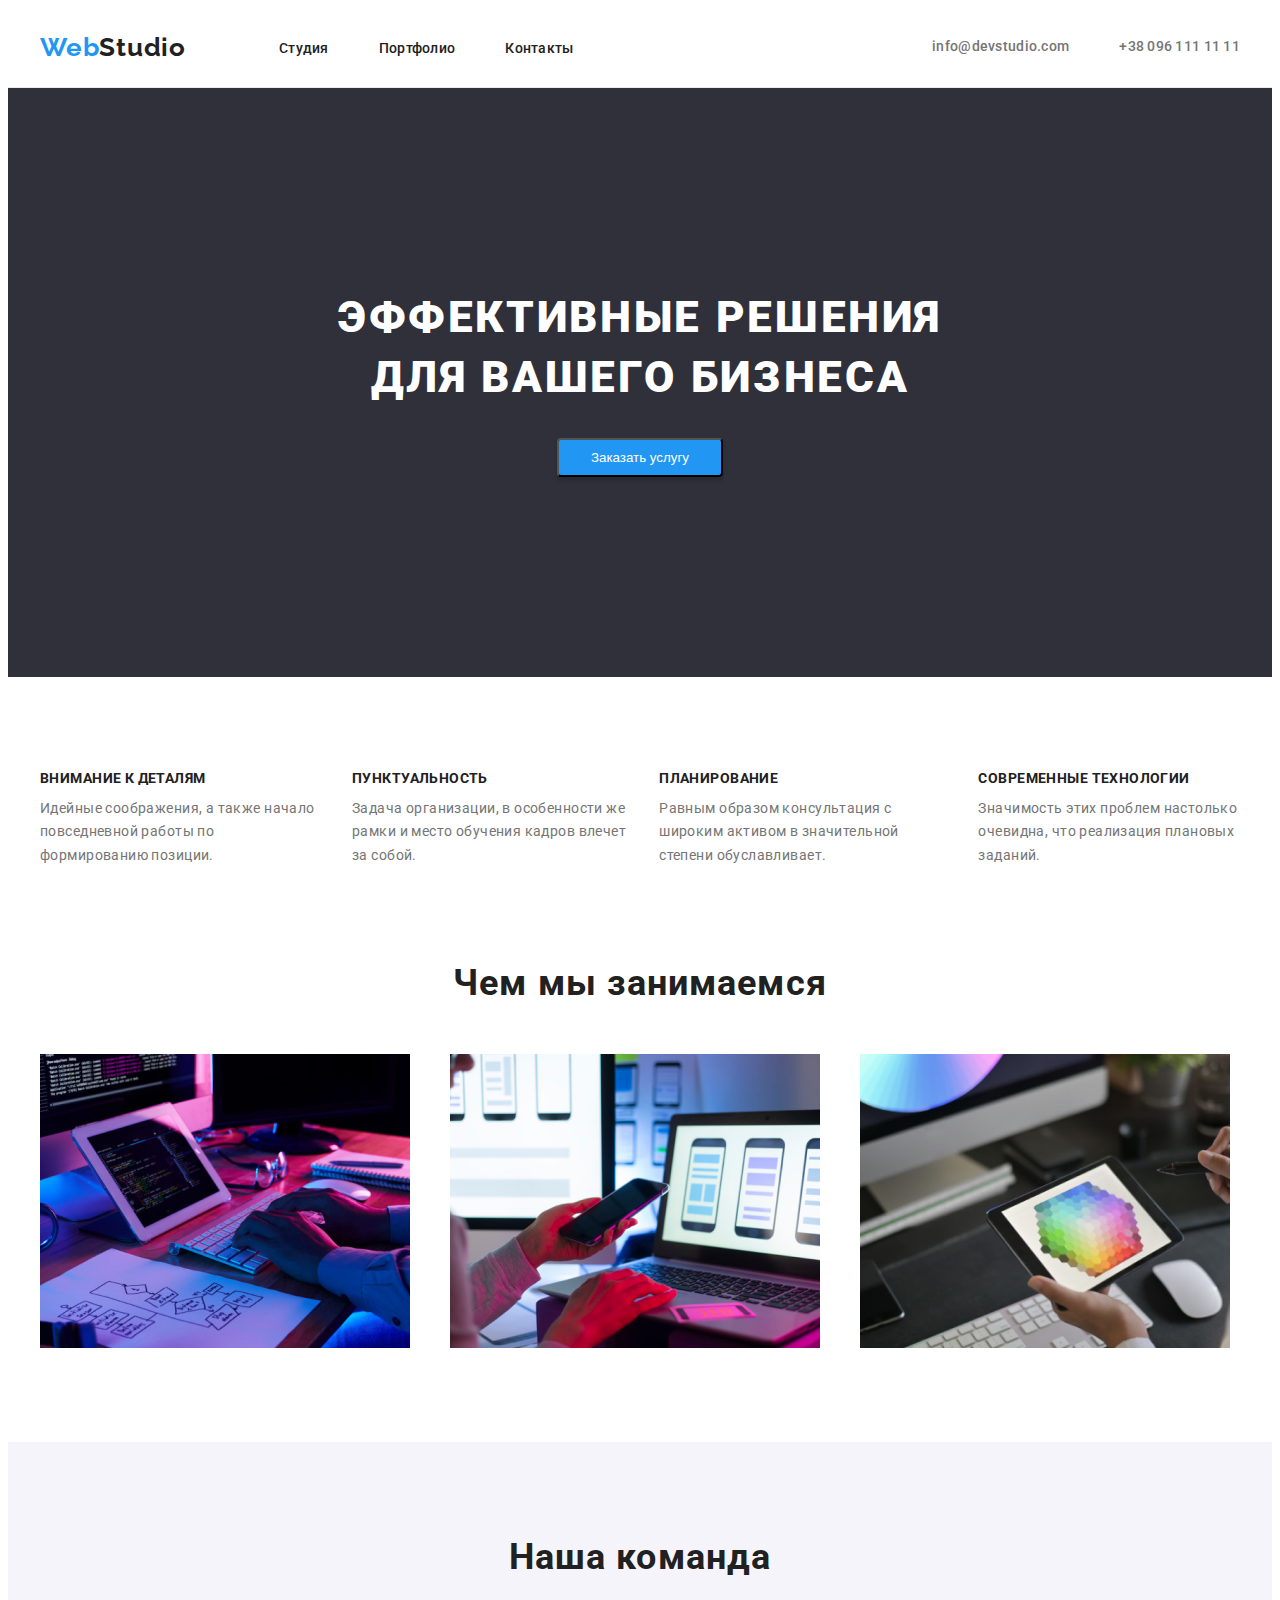
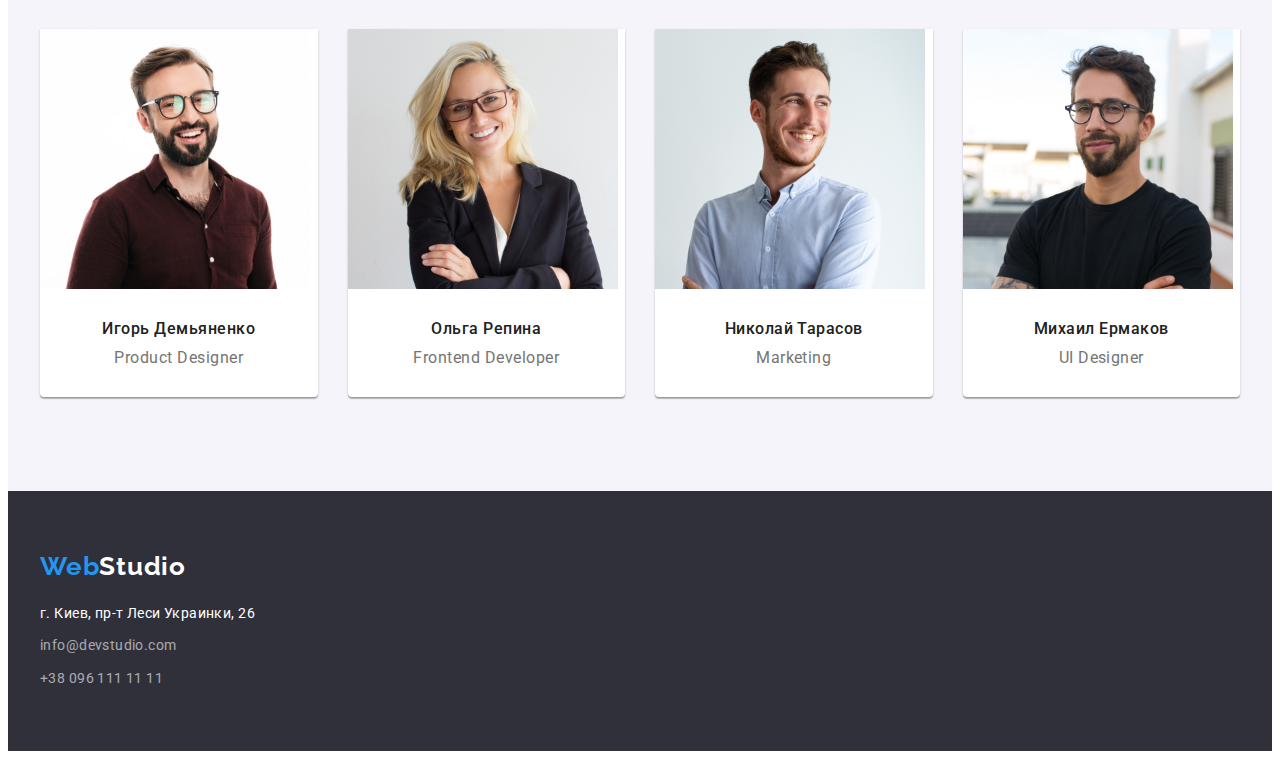
==== index.html @ 078450d3 "копирует файлы с дз №3" ====
<!DOCTYPE html>
<html lang="ru">
    <head>
        <meta charset="UTF-8">
        <meta http-equiv="X-UA-Compatible" content="IE=edge">
        <meta name="viewport" content="width=device-width, initial-scale=1.0">
        <title>VebStudio</title>
        <link rel="preconnect" href="https://fonts.gstatic.com">
        <link href="https://fonts.googleapis.com/css2?family=Raleway:wght@500&family=Roboto:wght@400;500;700;900&display=swap"
            rel="stylesheet">
        <link rel="stylesheet" href="https://cdnjs.cloudflare.com/ajax/libs/modern-normalize/0.2.0/modern-normalize.min.css"
            integrity="sha512-sqIVMkf5f8XGYI/UZYGs7wODxlUeoj9JknataPfUwtvrSKWMHrMXGZ7Evb6nabFYJQG15vFFyALe6r0nWCD1Ug=="
            crossorigin="anonymous" />
        <link rel="stylesheet" href="./css/style.css">
    </head>
    <body>
            <!-- Шапка сайта -->
        <header class="main-header">
            <div class="main-conteiner container">
                <nav class="main-header-nanigation">
                    <a href="./index.html" class="logo link list"><span class="logo-akcent">Web</span>Studio</a>
                    <ul class="main-header-list">
                        <li class="main-conteiner-list list"><a class="main-header-items link" href="./index.html">Студия</a></li>
                        <li class="main-conteiner-list list"><a class="main-header-items link" href="./portfolio.html">Портфолио</a></li>
                        <li class="main-conteiner-list list"><a class="main-header-items link" href="">Контакты</a></li>
                    </ul>
                </nav>
                <ul class="main-header-contacts">
                    <li class="main-conteiner-contacts list"><a class="main-header-contacts-item link" href="mailto:info@devstudio.com">info@devstudio.com</a>
                    </li>
                    <li class="main-conteiner-contacts list"><a class="main-header-contacts-item link" href="tel:+380961111111">+38 096 111 11 11</a></li>
                </ul>
            </div>
        </header>
        <main>
        <!-- Банер -->
            <section class="baner">
                <div class="container main-conteiner-hero">
                    <h1 class="hero">Эффективные решения <br> для вашего бизнеса</h1>
                    <button type="button" class="hero-button">Заказать услугу</button>
                </div>
            </section>
            <!-- Блок особенностей -->
            <section class="company">
                <div class="container">
                    <h2 hidden>Особенности компании</h2>
                    
                    <ul class="company-profile">
                        <li class="list company-profile-list">
                            <h3 class="company-profile-title">Внимание к деталям</h3>
                            <p class="company-profile-text">Идейные соображения, а также начало повседневной работы по формированию позиции.
                            </p>
                        </li>
                        <li class="list company-profile-list">
                            <h3 class="company-profile-title">Пунктуальность</h3>
                            <p class="company-profile-text">Задача организации, в особенности же рамки и место обучения кадров влечет за
                                собой.</p>
                        </li>
                        <li class="list company-profile-list">
                            <h3 class="company-profile-title">Планирование</h3>
                            <p class="company-profile-text">Равным образом консультация с широким активом в значительной степени
                                обуславливает.</p>
                        </li>
                        <li class="list company-profile-list">
                            <h3 class="company-profile-title">Современные технологии</h3>
                            <p class="company-profile-text">Значимость этих проблем настолько очевидна, что реализация плановых заданий.</p>
                        </li>
                    </ul>
                </div>
            </section>
            <!-- Блок занятий -->
            <section class="presentation">
                <div class="container">                
                    <h2 class="presintation-title">Чем мы занимаемся</h2>
                    <ul class="presintation-list-container">
                        <li class="list presentation-item">
                            <a href="">
                                <img src="./images/box-1.png" alt="Создание макета" width="370" height="294">
                            </a>
                        </li>
                        <li class="list presentation-item">
                            <a href="">
                                <img src="./images/box-2.png" alt="Оптимизвция" width="370" height="294">
                            </a>
                        </li>
                        <li class="list presentation-item">
                            <a href="">
                                <img src="./images/box-3.png" alt="Дизайн" width="370" height="294">
                            </a>
                        </li>
                    </ul>
                    
                </div>
            </section>
            <!-- Блок команда -->
            <section class="team">
                <div class="section container">
                    <h2 class="team-title">Наша команда</h2>
                    <ul class="team-list">
                        <li class="team-list-item list">
                            <img src="./images/Product-Designer.jpg" alt="Игорь Демьяненко" width="270" height="260">
                            <h3 class="team-list-item-title">Игорь Демьяненко</h3>
                            <p class="team-list-item-paragraf" lang="en">Product Designer</p>
                        </li>
                        <li class="team-list-item list">
                            <img src="./images/Frontend-Developer.jpg" alt="Ольга Репина" width="270" height="260">
                            <h3 class="team-list-item-title">Ольга Репина</h3>
                            <p class="team-list-item-paragraf" lang="en">Frontend Developer</p>
                        </li>
                        <li class="team-list-item list">
                            <img src="./images/Marketing.jpg" alt="Николай Тарасов" width="270" height="260">
                            <h3 class="team-list-item-title">Николай Тарасов</h3>
                            <p class="team-list-item-paragraf" lang="en">Marketing</p>
                        </li>
                        <li class="team-list-item list">
                            <img src="./images/UI-Designer.jpg" alt="Михаил Ермаков" width="270" height="260">
                            <h3 class="team-list-item-title">Михаил Ермаков</h3>
                            <p class="team-list-item-paragraf" lang="en">UI Designer</p>
                        </li>
                    </ul>
                </div>
                
            </section>
        </main>
        <footer class="footer">
            <div class="footer-container container">
                <a class="footer-logo link" href="./index.html"><span class="logo-akcent">Web</span>Studio</a>
                <address class="footer-address">г. Киев, пр-т Леси Украинки, 26</address>
                <ul class="footer-links">
                    <li class="footer-list list">
                        <a class="footer-link link" href="mailto:info@devstudio.com">info@devstudio.com</a>
                    </li>
                    <li class="footer-list list">
                        <a class="footer-link link" href="tel:+380961111111">+38 096 111 11 11</a>
                    </li>
                </ul>
            </div>
            
        </footer>
    </body>
</html>
---- css/style.css ----
/* Палитра:
        основной цвет текста    #757575
        доп цвет текста         #212121
        цвет акцента            #2196F3
        вспомагательный цвет    #FFFFFF
        цвеи ссылок             #FFFFFF 60 % 
   шрифты:
        Roboto 400, 500, 700
        Raleway 700
*/

/* =========== Основные стили =========== */
:root {
  --main-color: #757575;
  --akcent-color: #2196f3;
  --title-color: #212121;
  --background-color: #ffffff;
  --font-roboto: 'Roboto', sans-serif;
  --font-raleway: 'Raleway', sans-serif;
}
body {
  color: var(--main-color);
  background-color: var(--background-color);
  font-family: var(--font-roboto);
}
/* ========== Сброс css ============ */
h1,
h2,
h3,
h4,
h5,
h6,
p {
  margin-top: 0;
  margin-bottom: 0;
}

ul,
ol {
  margin-top: 0;
  margin-bottom: 0;
  padding-left: 0;
}

.list {
  list-style: none;
}

.link {
  text-decoration: none;
}

img {
  display: block;
}
.container {
  width: 1200px;
  padding: 0 15px;
  margin: 0 auto;
}
.section {
  display: flex;
  flex-direction: column;
}

/* =========== End Основные стили =========== */

/* =========== Шапка Сайта =========== */
.main-header {
  padding: 24px 0;
  border-bottom: 1px solid #ececec;
}

.main-conteiner {
  display: flex;
  justify-content: space-between;
  align-items: center;
}

.main-header-nanigation,
.main-header-contacts {
  display: flex;
}

.logo {
  display: block;
  font-family: var(--font-raleway);
  font-style: normal;
  font-weight: bold;
  font-size: 26px;
  line-height: 1.19;
  letter-spacing: 0.03em;
  color: var(--title-color);
}

.logo-akcent {
  color: var(--akcent-color);
}

.main-header-list {
  display: flex;
  margin-left: 93px;
  align-items: center;
}

.main-header-items {
  align-items: center;
  font-style: normal;
  font-weight: 500;
  font-size: 14px;
  line-height: 1.14;
  letter-spacing: 0.02em;
  color: var(--title-color);
}

.main-conteiner-list:not(:first-child) {
  margin-left: 50px;
}

.main-header-items:hover,
.main-header-items:focus {
  color: var(--akcent-color);
}

.main-header-contacts {
  font-style: normal;
  font-weight: 500;
  font-size: 14px;
  line-height: 1.14;
  letter-spacing: 0.02em;
}

.main-header-contacts-item {
  color: var(--main-color);
}

.main-header-contacts-item:hover,
.main-header-contacts-item:focus {
  color: var(--akcent-color);
}

.main-conteiner-contacts:not(:first-child) {
  margin-left: 50px;
}

/* =========== End Шапка Сайта =========== */
/* ===========  Секция Hero =========== */
.baner {
  background: #2f303a;
  padding: 200px 0;
}
.main-conteiner-hero {
  display: flex;
  flex-direction: column;
  align-items: center;
}

.hero {
  font-style: normal;
  font-weight: 900;
  font-size: 44px;
  line-height: 1.36;
  text-align: center;
  letter-spacing: 0.06em;
  text-transform: uppercase;
  margin-bottom: 30px;
  color: var(--background-color);
}

.hero-button {
  color: var(--background-color);
  background: var(--akcent-color);
  box-shadow: 0px 4px 4px rgba(0, 0, 0, 0.15);
  border-radius: 4px;
  padding: 10px 32px;
}

.hero-button:hover,
.hero-button:focus {
  color: var(--background-color);
  background: #188ce8;
  cursor: pointer;
}
/* ===========  End Секция Hero =========== */

/* ===========  Секция особенности =========== */
.company {
  padding-top: 94px;
}

.company-profile {
  display: flex;
  /* justify-content: space-between; */
  margin-left: -30px;
}
.company-profile-list {
  margin-left: 30px;
}

.company-profile-title {
  font-style: normal;
  font-weight: bold;
  font-size: 14px;
  line-height: 1.14;
  letter-spacing: 0.03em;
  text-transform: uppercase;
  color: var(--title-color);
}
.company-profile-text {
  font-style: normal;
  font-weight: normal;
  font-size: 14px;
  line-height: 1.71;
  letter-spacing: 0.03em;
  margin-top: 10px;
}
/* ===========  End Секция особенности =========== */
/* ===========  Секция занятий =========== */
.presentation {
  padding-top: 94px;
  padding-bottom: 94px;
}
.presintation-title {
  margin-bottom: 50px;
  font-style: normal;
  font-weight: bold;
  font-size: 36px;
  line-height: 1.17;
  text-align: center;
  letter-spacing: 0.03em;
  color: var(--title-color);
}
.presintation-list-container {
  display: flex;
  margin-top: -30px;
  margin-left: -30px;
}
.presentation-item {
  flex-basis: calc((100% - 90px) / 3);
  margin-top: 30px;
  margin-left: 30px;
}
/* ===========  End Секция занятий =========== */
/* ===========  Секция команда =========== */
.team {
  background-color: #f5f4fa;
  padding-top: 94px;
  padding-bottom: 94px;
}
.team-title {
  margin-bottom: 50px;
  font-style: normal;
  font-weight: bold;
  font-size: 36px;
  line-height: 1.17;
  text-align: center;
  letter-spacing: 0.03em;
  color: var(--title-color);
}
.team-list {
  display: flex;
  margin-left: -30px;
  margin-top: -30px;
}
.team-list-item {
  flex-basis: calc((100% - 120px) / 4);
  margin-left: 30px;
  margin-top: 30px;
  padding-bottom: 30px;
  background: #ffffff;
  box-shadow: 0px 1px 3px rgba(0, 0, 0, 0.12), 0px 1px 1px rgba(0, 0, 0, 0.14),
    0px 2px 1px rgba(0, 0, 0, 0.2);
  border-radius: 0px 0px 4px 4px;
}

.team-list-item-title {
  margin-top: 30px;
  font-style: normal;
  font-weight: 500;
  font-size: 16px;
  line-height: 1.19;
  text-align: center;
  letter-spacing: 0.03em;
  color: var(--title-color);
}
.team-list-item-paragraf {
  margin-top: 10px;
  font-style: normal;
  font-weight: normal;
  font-size: 16px;
  line-height: 19px;
  text-align: center;
  letter-spacing: 0.03em;
}
/* ===========  End Секция команда =========== */
/* ===========  Секция футер =========== */
.footer {
  background: #2f303a;
  padding-top: 60px;
  padding-bottom: 60px;
}
.footer-logo {
  font-family: var(--font-raleway);
  font-style: normal;
  font-weight: bold;
  font-size: 26px;
  line-height: 1.19;
  letter-spacing: 0.03em;
  color: var(--background-color);
}
.footer-address {
  margin-top: 20px;
  font-style: normal;
  font-weight: normal;
  font-size: 14px;
  line-height: 1.71;
  letter-spacing: 0.03em;
  color: var(--background-color);
}
.footer-links {
  display: block;
}
.footer-list {
  margin-top: 9px;
}
.footer-link {
  font-style: normal;
  font-weight: normal;
  font-size: 14px;
  line-height: 1.71;
  letter-spacing: 0.03em;
  color: rgba(255, 255, 255, 0.6);
}
.footer-link:hover,
.footer-link:focus {
  color: var(--akcent-color);
}
/* ===========  End Секция футер =========== */
/* ================== ПОРТФОЛИО =================== */
/* ================== Навигация =================== */
.portfolio {
  padding-top: 94px;
  padding-bottom: 94px;
}
.portfolio-navigation-list {
  display: flex;
  justify-content: center;
  margin-bottom: 50px;
}
.portfolio-navigation-items:not(:first-child) {
  margin-left: 8px;
}
.portfolio-navigation-button {
  display: block;
  border: none;
  padding: 6px 22px;
  font-family: var(--font-roboto);
  font-style: normal;
  font-weight: 500;
  font-size: 16px;
  line-height: 1.62;
  text-align: center;
  letter-spacing: 0.03em;
  color: var(--title-color);
  background: #f5f4fa;
  border-radius: 4px;
}
.portfolio-navigation-button:hover,
.portfolio-navigation-button:focus {
  color: var(--background-color);
  background: var(--akcent-color);
  cursor: pointer;
}
/* ================== End Навигация =================== */
/* ================== Проэкты =================== */
.projects-list {
  display: flex;
  flex-wrap: wrap;
  margin-top: -30px;
  margin-left: -30px;
}
.projects-list-item {
  flex-basis: calc((100% - 90px) / 3);
  margin-top: 30px;
  margin-left: 30px;
}
.project-list-content {
  padding: 20px 24px;
  background: #ffffff;
  border: 1px solid #eeeeee;
  border-top: none;
  box-sizing: border-box;
}
.projects-list-title {
  margin-bottom: 4px;
  font-style: normal;
  font-weight: bold;
  font-size: 18px;
  line-height: 2;
  letter-spacing: 0.06em;
  color: var(--title-color);
}
.projects-list-paragraf {
  font-style: normal;
  font-weight: normal;
  font-size: 16px;
  line-height: 1.87;
  letter-spacing: 0.03em;
}
/* ================== End Проэкты =================== */
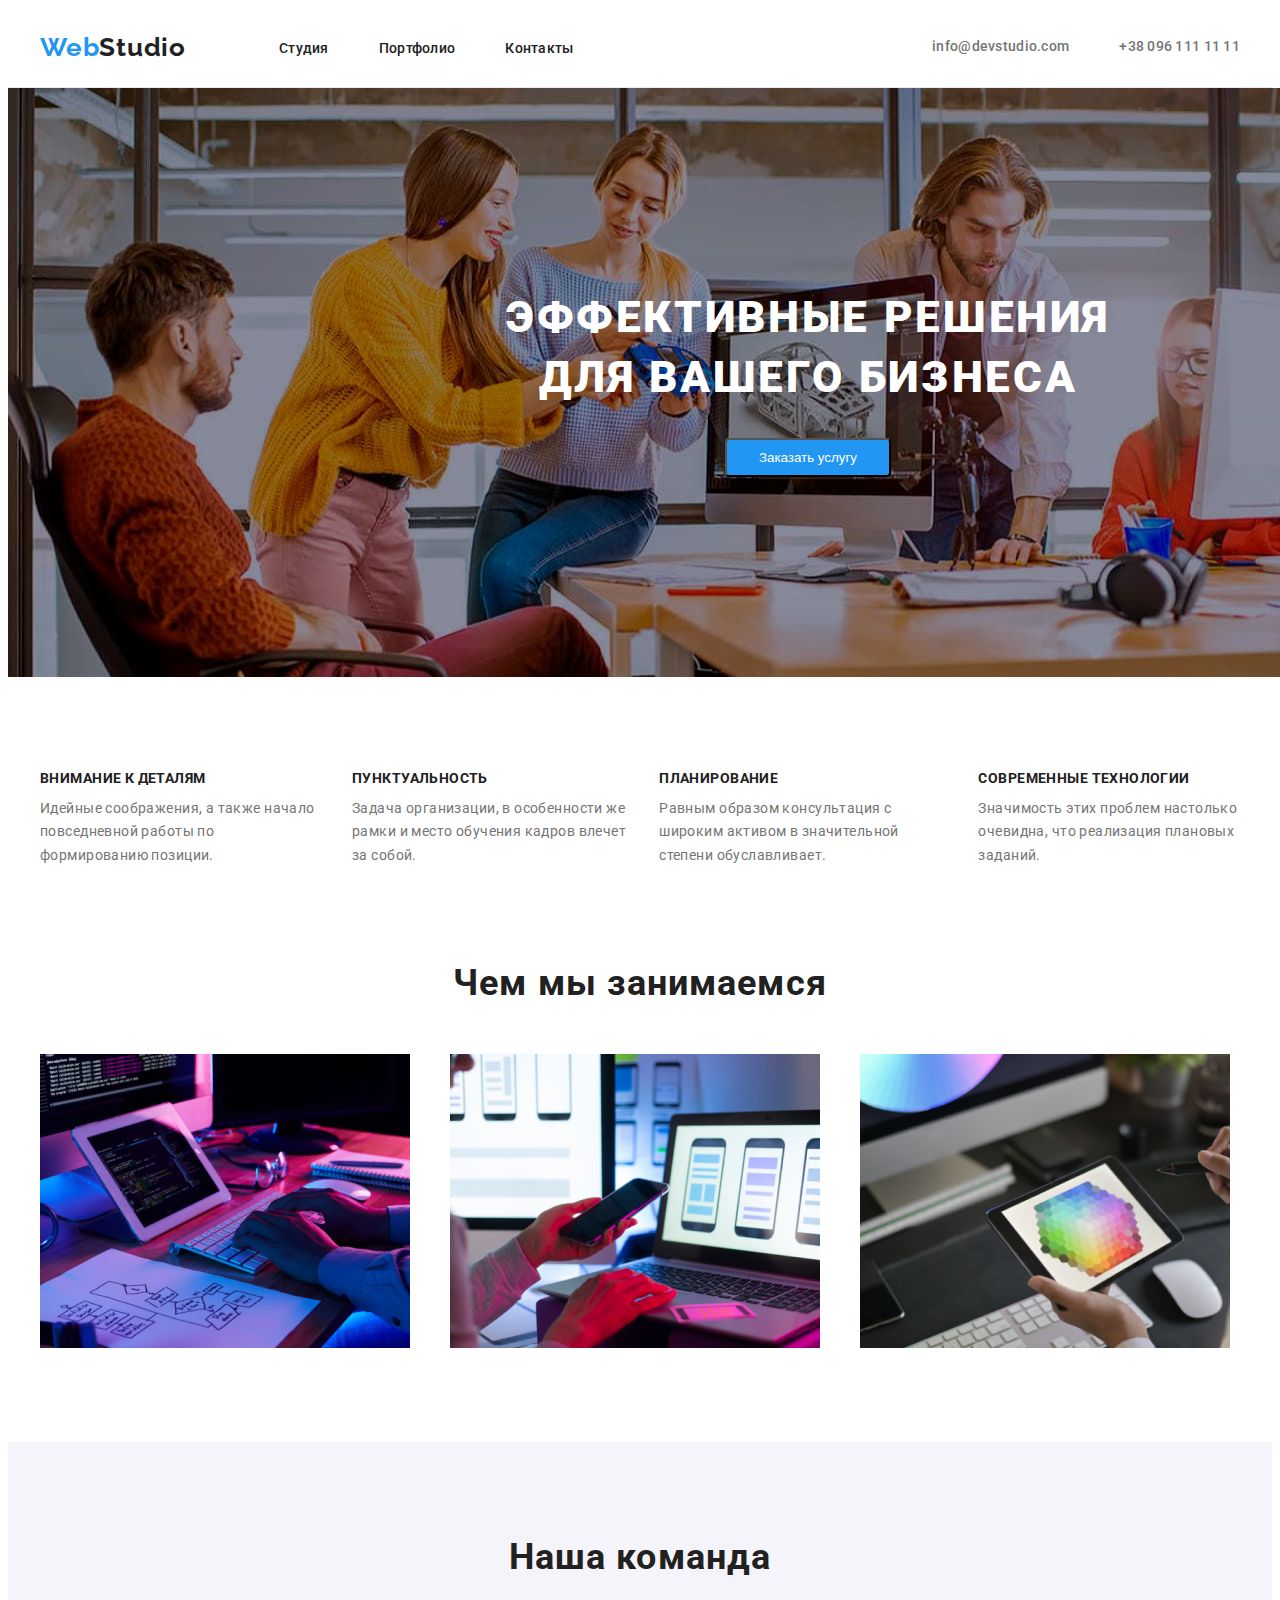
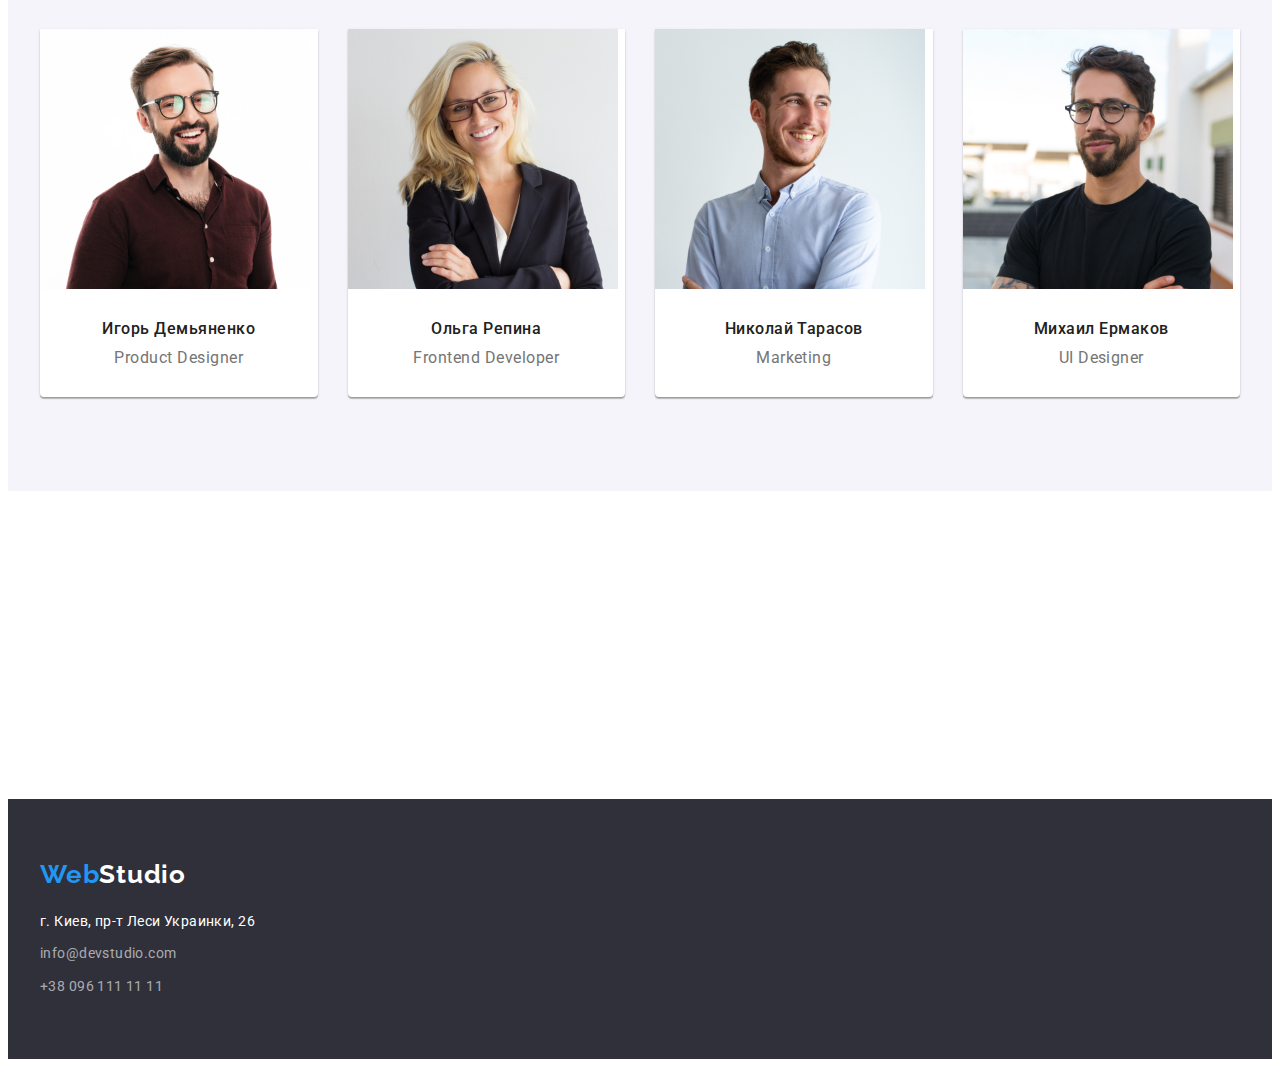
==== commit cfcd9084: "добавляет фоновое изображение" ====
--- a/index.html
+++ b/index.html
@@ -26,8 +26,7 @@
                     </ul>
                 </nav>
                 <ul class="main-header-contacts">
-                    <li class="main-conteiner-contacts list"><a class="main-header-contacts-item link" href="mailto:info@devstudio.com">info@devstudio.com</a>
-                    </li>
+                    <li class="main-conteiner-contacts list"><a class="main-header-contacts-item link" href="mailto:info@devstudio.com">info@devstudio.com</a></li>
                     <li class="main-conteiner-contacts list"><a class="main-header-contacts-item link" href="tel:+380961111111">+38 096 111 11 11</a></li>
                 </ul>
             </div>
@@ -43,7 +42,7 @@
             <!-- Блок особенностей -->
             <section class="company">
                 <div class="container">
-                    <h2 hidden>Особенности компании</h2>
+                    <h2 class="visually-hidden">Особенности компании</h2>
                     
                     <ul class="company-profile">
                         <li class="list company-profile-list">
@@ -121,6 +120,18 @@
                 </div>
                 
             </section>
+            <section class="our-clients">
+                <div>
+                    <ul>
+                        <svg></svg>
+                        <svg></svg>
+                        <svg></svg>
+                        <svg></svg>
+                        <svg></svg>
+                        <svg></svg>
+                    </ul>
+                </div>
+            </section>
         </main>
         <footer class="footer">
             <div class="footer-container container">
--- a/css/style.css
+++ b/css/style.css
@@ -62,7 +62,19 @@
   display: flex;
   flex-direction: column;
 }
-
+.visually-hidden {
+  position: absolute;
+  width: 1px;
+  height: 1px;
+  margin: -1px;
+  border: 0;
+  padding: 0;
+
+  white-space: nowrap;
+  clip-path: inset(100%);
+  clip: rect(0 0 0 0);
+  overflow: hidden;
+}
 /* =========== End Основные стили =========== */
 
 /* =========== Шапка Сайта =========== */
@@ -146,8 +158,14 @@
 /* =========== End Шапка Сайта =========== */
 /* ===========  Секция Hero =========== */
 .baner {
-  background: #2f303a;
+  width: 1600px;
+  background-color: #c4c4c4;
+  background-image: url('../images/baner-main.jpg'),
+    linear-gradient(rgba(47, 48, 58, 0.4), rgba(47, 48, 58, 0.4));
+
+  background-size: cover;
   padding: 200px 0;
+  margin: 0 auto;
 }
 .main-conteiner-hero {
   display: flex;
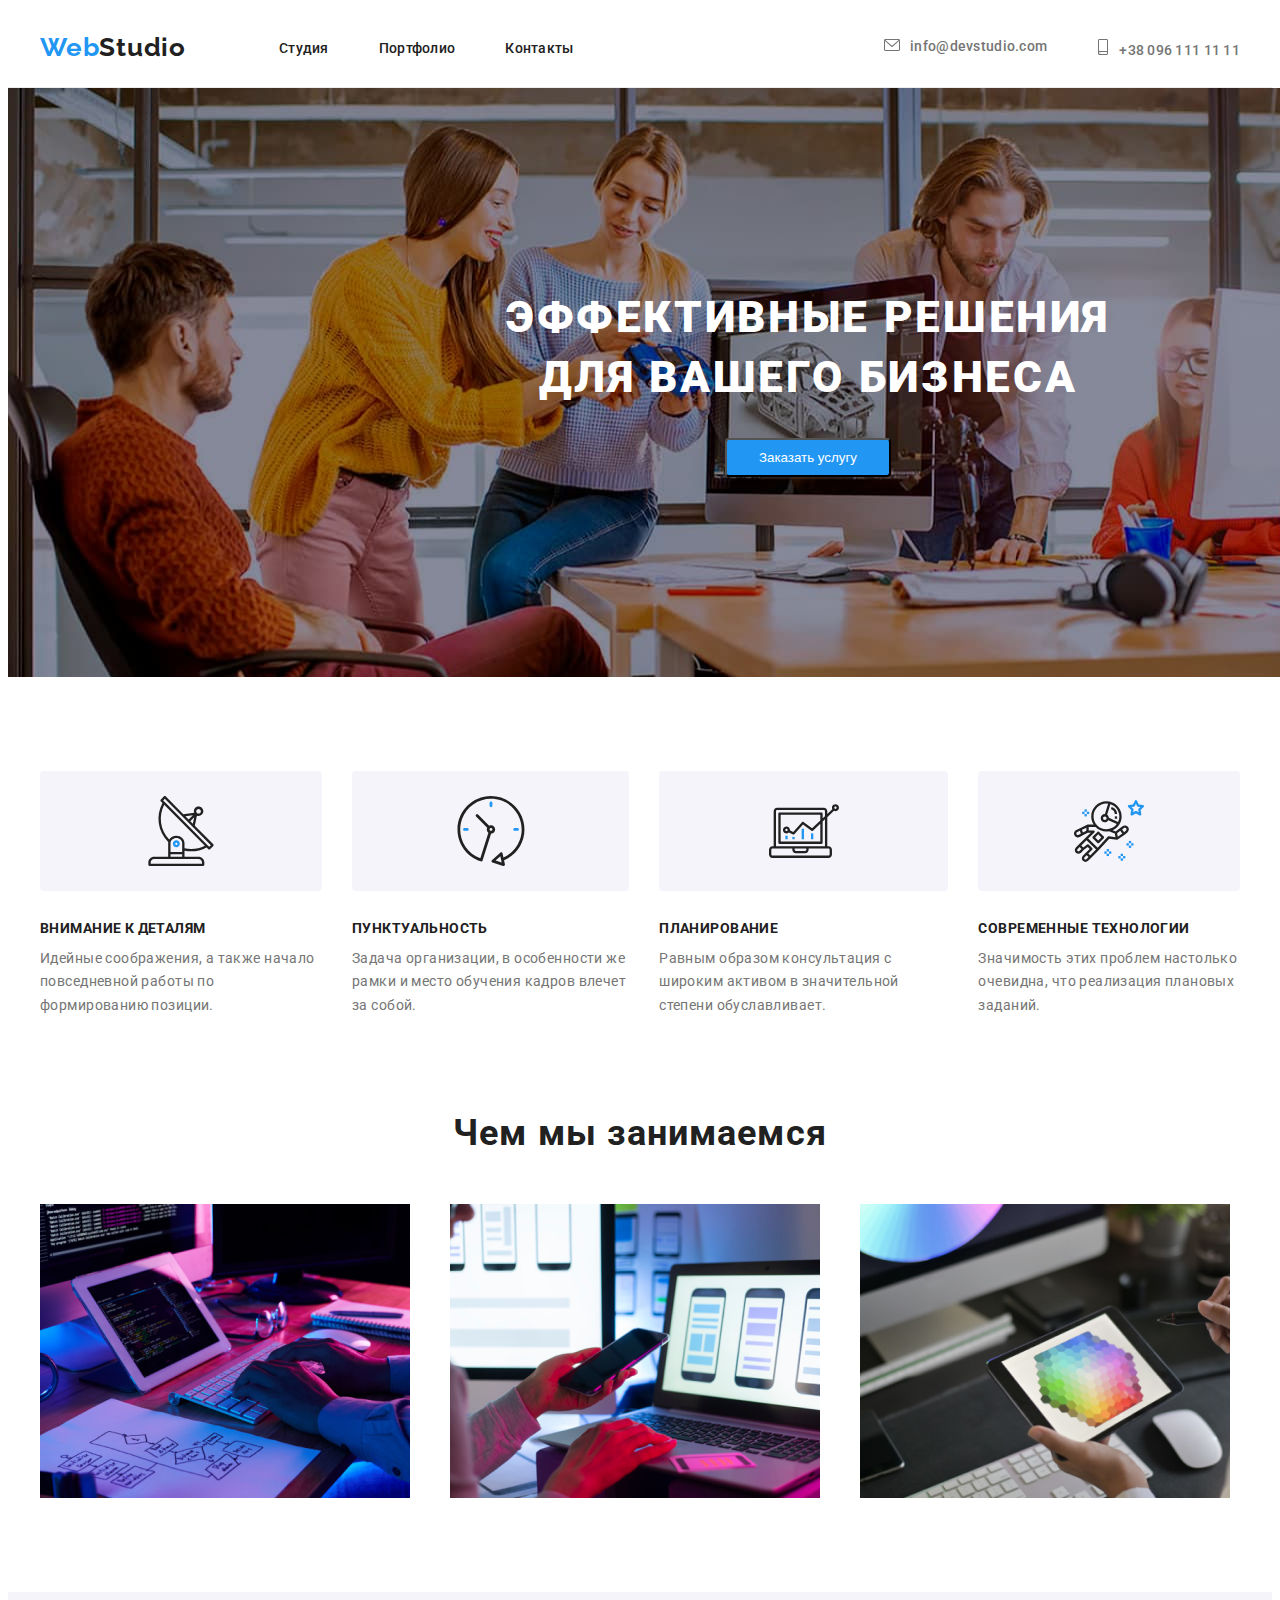
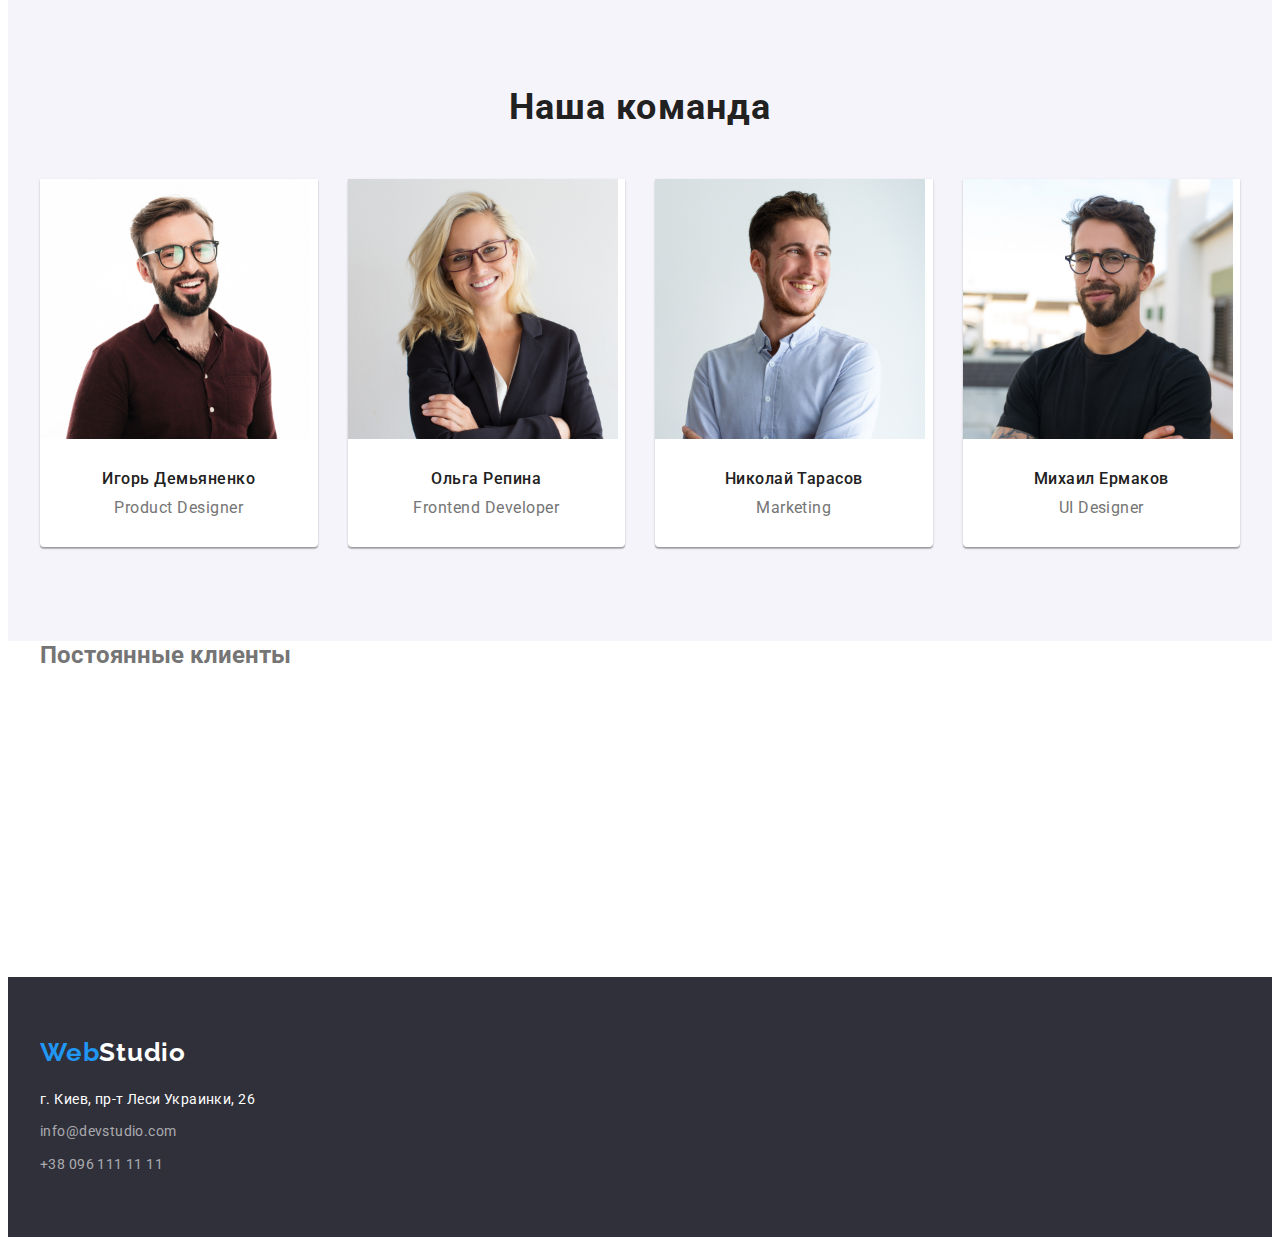
==== commit ebe77c86: "добавляет иконки в хедер и особенности" ====
--- a/index.html
+++ b/index.html
@@ -26,8 +26,8 @@
                     </ul>
                 </nav>
                 <ul class="main-header-contacts">
-                    <li class="main-conteiner-contacts list"><a class="main-header-contacts-item link" href="mailto:info@devstudio.com">info@devstudio.com</a></li>
-                    <li class="main-conteiner-contacts list"><a class="main-header-contacts-item link" href="tel:+380961111111">+38 096 111 11 11</a></li>
+                    <li class="main-conteiner-contacts list icon-mail"><a class="main-header-contacts-item link" href="mailto:info@devstudio.com">info@devstudio.com</a></li>
+                    <li class="main-conteiner-contacts list icon-phone"><a class="main-header-contacts-item link" href="tel:+380961111111">+38 096 111 11 11</a></li>
                 </ul>
             </div>
         </header>
@@ -45,22 +45,22 @@
                     <h2 class="visually-hidden">Особенности компании</h2>
                     
                     <ul class="company-profile">
-                        <li class="list company-profile-list">
+                        <li class="list company-profile-list icon-antena">
                             <h3 class="company-profile-title">Внимание к деталям</h3>
                             <p class="company-profile-text">Идейные соображения, а также начало повседневной работы по формированию позиции.
                             </p>
                         </li>
-                        <li class="list company-profile-list">
+                        <li class="list company-profile-list icon-clock">
                             <h3 class="company-profile-title">Пунктуальность</h3>
                             <p class="company-profile-text">Задача организации, в особенности же рамки и место обучения кадров влечет за
                                 собой.</p>
                         </li>
-                        <li class="list company-profile-list">
+                        <li class="list company-profile-list icon-diagrama">
                             <h3 class="company-profile-title">Планирование</h3>
                             <p class="company-profile-text">Равным образом консультация с широким активом в значительной степени
                                 обуславливает.</p>
                         </li>
-                        <li class="list company-profile-list">
+                        <li class="list company-profile-list icon-cosmonaut">
                             <h3 class="company-profile-title">Современные технологии</h3>
                             <p class="company-profile-text">Значимость этих проблем настолько очевидна, что реализация плановых заданий.</p>
                         </li>
@@ -121,7 +121,8 @@
                 
             </section>
             <section class="our-clients">
-                <div>
+                <div class="container">
+                    <h2>Постоянные клиенты</h2>
                     <ul>
                         <svg></svg>
                         <svg></svg>
--- a/css/style.css
+++ b/css/style.css
@@ -138,12 +138,32 @@
   font-style: normal;
   font-weight: 500;
   font-size: 14px;
+  height: 16px;
   line-height: 1.14;
   letter-spacing: 0.02em;
 }
 
 .main-header-contacts-item {
+  display: inline-flex;
   color: var(--main-color);
+}
+
+.main-conteiner-contacts::before {
+  content: '';
+  display: inline-flex;
+  margin-right: 10px;
+  background-position: center;
+  background-repeat: no-repeat;
+}
+.icon-mail::before {
+  background-image: url(../images/svg/mail.svg);
+  width: 16px;
+  height: 12px;
+}
+.icon-phone::before {
+  background-image: url(../images/svg/smartphone.svg);
+  width: 12px;
+  height: 16px;
 }
 
 .main-header-contacts-item:hover,
@@ -208,11 +228,33 @@
 
 .company-profile {
   display: flex;
-  /* justify-content: space-between; */
+  justify-content: space-between;
   margin-left: -30px;
 }
 .company-profile-list {
   margin-left: 30px;
+}
+.company-profile-list::before {
+  content: '';
+  display: block;
+  background-color: #f5f4fa;
+  height: 120px;
+  margin-bottom: 30px;
+  background-repeat: no-repeat;
+  background-position: center;
+  border-radius: 4px;
+}
+.icon-antena::before {
+  background-image: url(../images/svg/antenna.svg);
+}
+.icon-clock::before {
+  background-image: url(../images/svg/clock.svg);
+}
+.icon-diagrama::before {
+  background-image: url(../images/svg/diagram.svg);
+}
+.icon-cosmonaut::before {
+  background-image: url(../images/svg/astronaut.svg);
 }
 
 .company-profile-title {
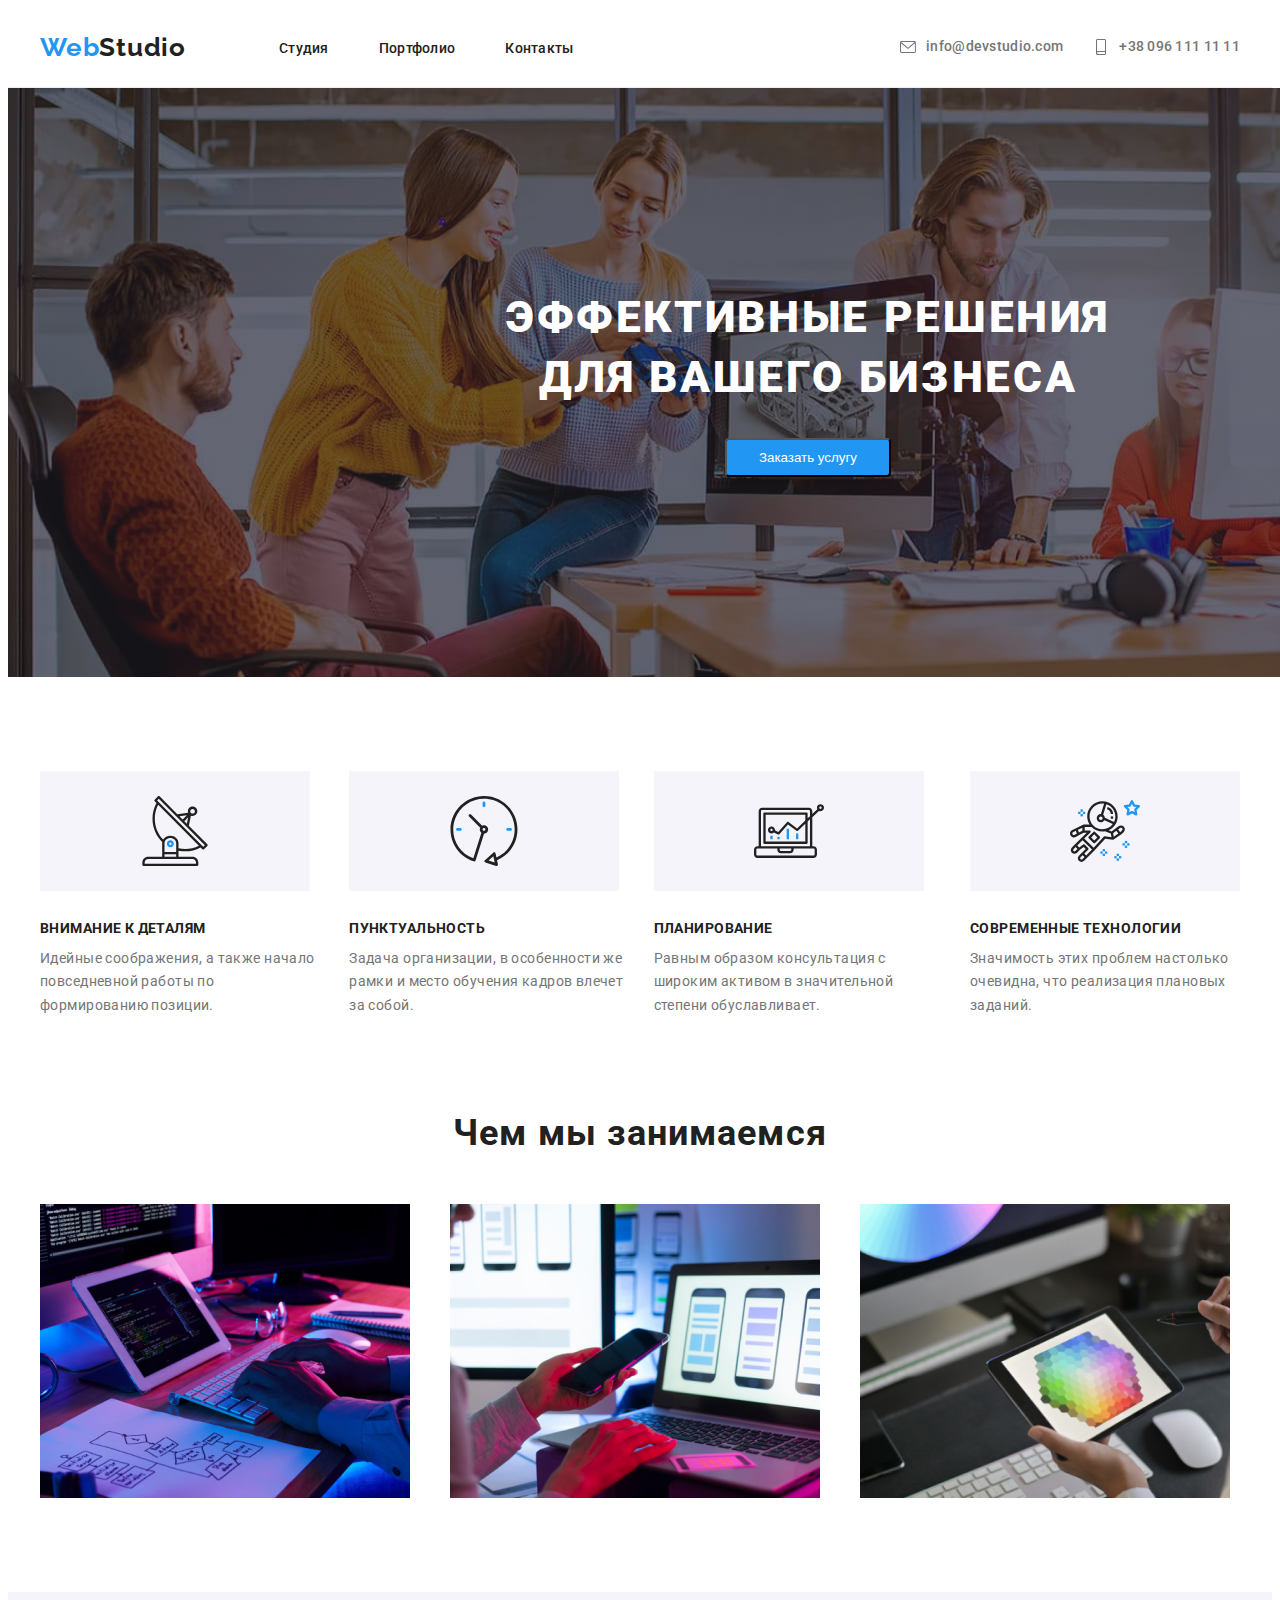
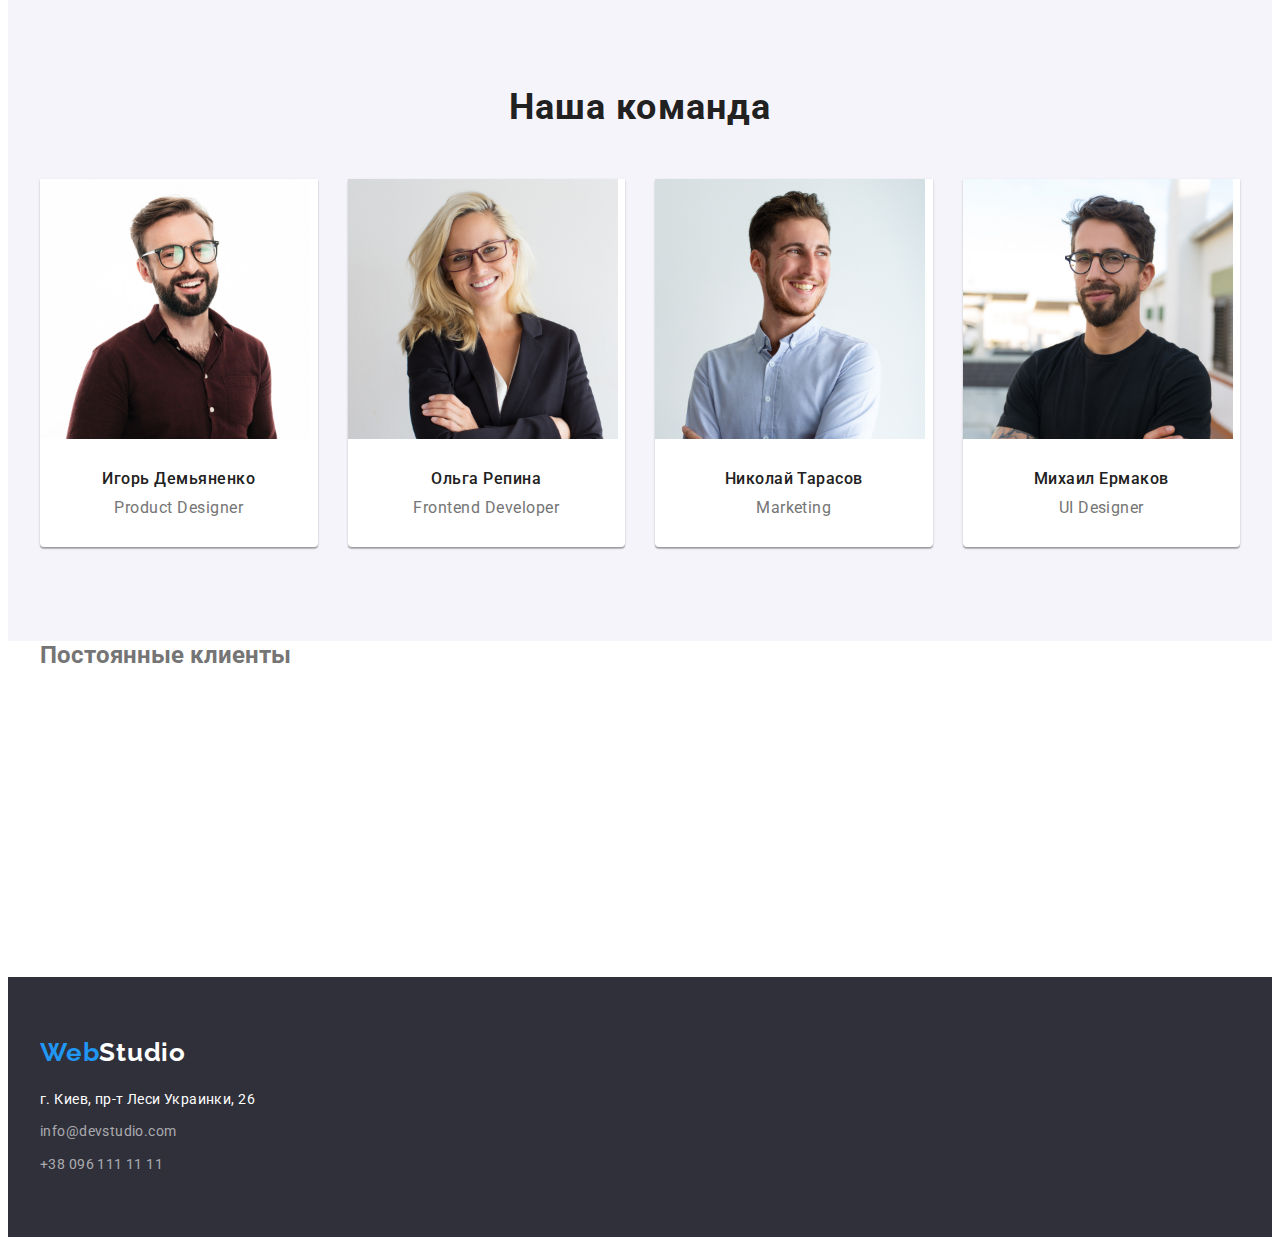
==== commit 81616809: "добавляет стили в хедер и особенности" ====
--- a/index.html
+++ b/index.html
@@ -17,7 +17,7 @@
             <!-- Шапка сайта -->
         <header class="main-header">
             <div class="main-conteiner container">
-                <nav class="main-header-nanigation">
+                <nav class="main-header-navigation">
                     <a href="./index.html" class="logo link list"><span class="logo-akcent">Web</span>Studio</a>
                     <ul class="main-header-list">
                         <li class="main-conteiner-list list"><a class="main-header-items link" href="./index.html">Студия</a></li>
@@ -26,8 +26,21 @@
                     </ul>
                 </nav>
                 <ul class="main-header-contacts">
-                    <li class="main-conteiner-contacts list icon-mail"><a class="main-header-contacts-item link" href="mailto:info@devstudio.com">info@devstudio.com</a></li>
-                    <li class="main-conteiner-contacts list icon-phone"><a class="main-header-contacts-item link" href="tel:+380961111111">+38 096 111 11 11</a></li>
+                    <li class="main-conteiner-contacts list">
+                        <a class="main-header-contacts-item link" href="mailto:info@devstudio.com">
+                            <svg class=main-heder-icon>
+                                <use href="./images/svg/sprite.svg#icon-mail"></use>
+                            </svg>
+                            info@devstudio.com</a>
+                    </li>
+                    <li class="main-conteiner-contacts list">
+                        <a class="main-header-contacts-item link" href="tel:+380961111111">
+                            <svg class="main-heder-icon">
+                                <use href="./images/svg/sprite.svg#icon-smartphone"></use>
+                            </svg>
+                            </icon>
+                            +38 096 111 11 11</a>
+                    </li>
                 </ul>
             </div>
         </header>
@@ -46,21 +59,41 @@
                     
                     <ul class="company-profile">
                         <li class="list company-profile-list icon-antena">
+                            <div class="company-icon-block">
+                                <svg class="icon-company">
+                                    <use href="./images/svg/sprite.svg#icon-antenna"></use>
+                                </svg> 
+                            </div>
                             <h3 class="company-profile-title">Внимание к деталям</h3>
                             <p class="company-profile-text">Идейные соображения, а также начало повседневной работы по формированию позиции.
                             </p>
                         </li>
                         <li class="list company-profile-list icon-clock">
+                            <div class="company-icon-block">
+                                <svg class="icon-company">
+                                    <use href="./images/svg/sprite.svg#icon-clock"></use>
+                                </svg> 
+                            </div>
                             <h3 class="company-profile-title">Пунктуальность</h3>
                             <p class="company-profile-text">Задача организации, в особенности же рамки и место обучения кадров влечет за
                                 собой.</p>
                         </li>
                         <li class="list company-profile-list icon-diagrama">
+                            <div class="company-icon-block">
+                                <svg class="icon-company">
+                                    <use href="./images/svg/sprite.svg#icon-diagram"></use>
+                                </svg> 
+                            </div>
                             <h3 class="company-profile-title">Планирование</h3>
                             <p class="company-profile-text">Равным образом консультация с широким активом в значительной степени
                                 обуславливает.</p>
                         </li>
                         <li class="list company-profile-list icon-cosmonaut">
+                            <div class="company-icon-block">
+                                <svg class="icon-company">
+                                    <use href="./images/svg/sprite.svg#icon-astronaut"></use>
+                                </svg> 
+                            </div>
                             <h3 class="company-profile-title">Современные технологии</h3>
                             <p class="company-profile-text">Значимость этих проблем настолько очевидна, что реализация плановых заданий.</p>
                         </li>
--- a/css/style.css
+++ b/css/style.css
@@ -89,7 +89,7 @@
   align-items: center;
 }
 
-.main-header-nanigation,
+.main-header-navigation,
 .main-header-contacts {
   display: flex;
 }
@@ -148,22 +148,14 @@
   color: var(--main-color);
 }
 
-.main-conteiner-contacts::before {
-  content: '';
-  display: inline-flex;
+.main-heder-icon {
+  display: flex;
+  justify-content: center;
+  align-items: center;
+  fill: var(--main-color);
+  width: 16px;
+  height: 16px;
   margin-right: 10px;
-  background-position: center;
-  background-repeat: no-repeat;
-}
-.icon-mail::before {
-  background-image: url(../images/svg/mail.svg);
-  width: 16px;
-  height: 12px;
-}
-.icon-phone::before {
-  background-image: url(../images/svg/smartphone.svg);
-  width: 12px;
-  height: 16px;
 }
 
 .main-header-contacts-item:hover,
@@ -171,8 +163,13 @@
   color: var(--akcent-color);
 }
 
+.main-header-contacts-item:hover .main-heder-icon,
+.main-header-contacts-item:focus .main-heder-icon {
+  fill: var(--akcent-color);
+}
+
 .main-conteiner-contacts:not(:first-child) {
-  margin-left: 50px;
+  margin-left: 30px;
 }
 
 /* =========== End Шапка Сайта =========== */
@@ -180,8 +177,8 @@
 .baner {
   width: 1600px;
   background-color: #c4c4c4;
-  background-image: url('../images/baner-main.jpg'),
-    linear-gradient(rgba(47, 48, 58, 0.4), rgba(47, 48, 58, 0.4));
+  background-image: linear-gradient(rgba(47, 48, 58, 0.4), rgba(47, 48, 58, 0.4)),
+    url('../images/baner-main.jpg');
 
   background-size: cover;
   padding: 200px 0;
@@ -234,7 +231,23 @@
 .company-profile-list {
   margin-left: 30px;
 }
-.company-profile-list::before {
+.company-icon-block {
+  display: flex;
+  justify-content: center;
+  align-items: center;
+  width: 270px;
+  height: 120px;
+  background-color: #f5f4fa;
+}
+
+.icon-company {
+  display: flex;
+  justify-content: center;
+  align-items: center;
+  width: 70px;
+  height: 70px;
+}
+/* .company-profile-list::before {
   content: '';
   display: block;
   background-color: #f5f4fa;
@@ -243,8 +256,8 @@
   background-repeat: no-repeat;
   background-position: center;
   border-radius: 4px;
-}
-.icon-antena::before {
+} */
+/* .icon-antena::before {
   background-image: url(../images/svg/antenna.svg);
 }
 .icon-clock::before {
@@ -255,7 +268,7 @@
 }
 .icon-cosmonaut::before {
   background-image: url(../images/svg/astronaut.svg);
-}
+} */
 
 .company-profile-title {
   font-style: normal;
@@ -264,6 +277,7 @@
   line-height: 1.14;
   letter-spacing: 0.03em;
   text-transform: uppercase;
+  margin-top: 30px;
   color: var(--title-color);
 }
 .company-profile-text {
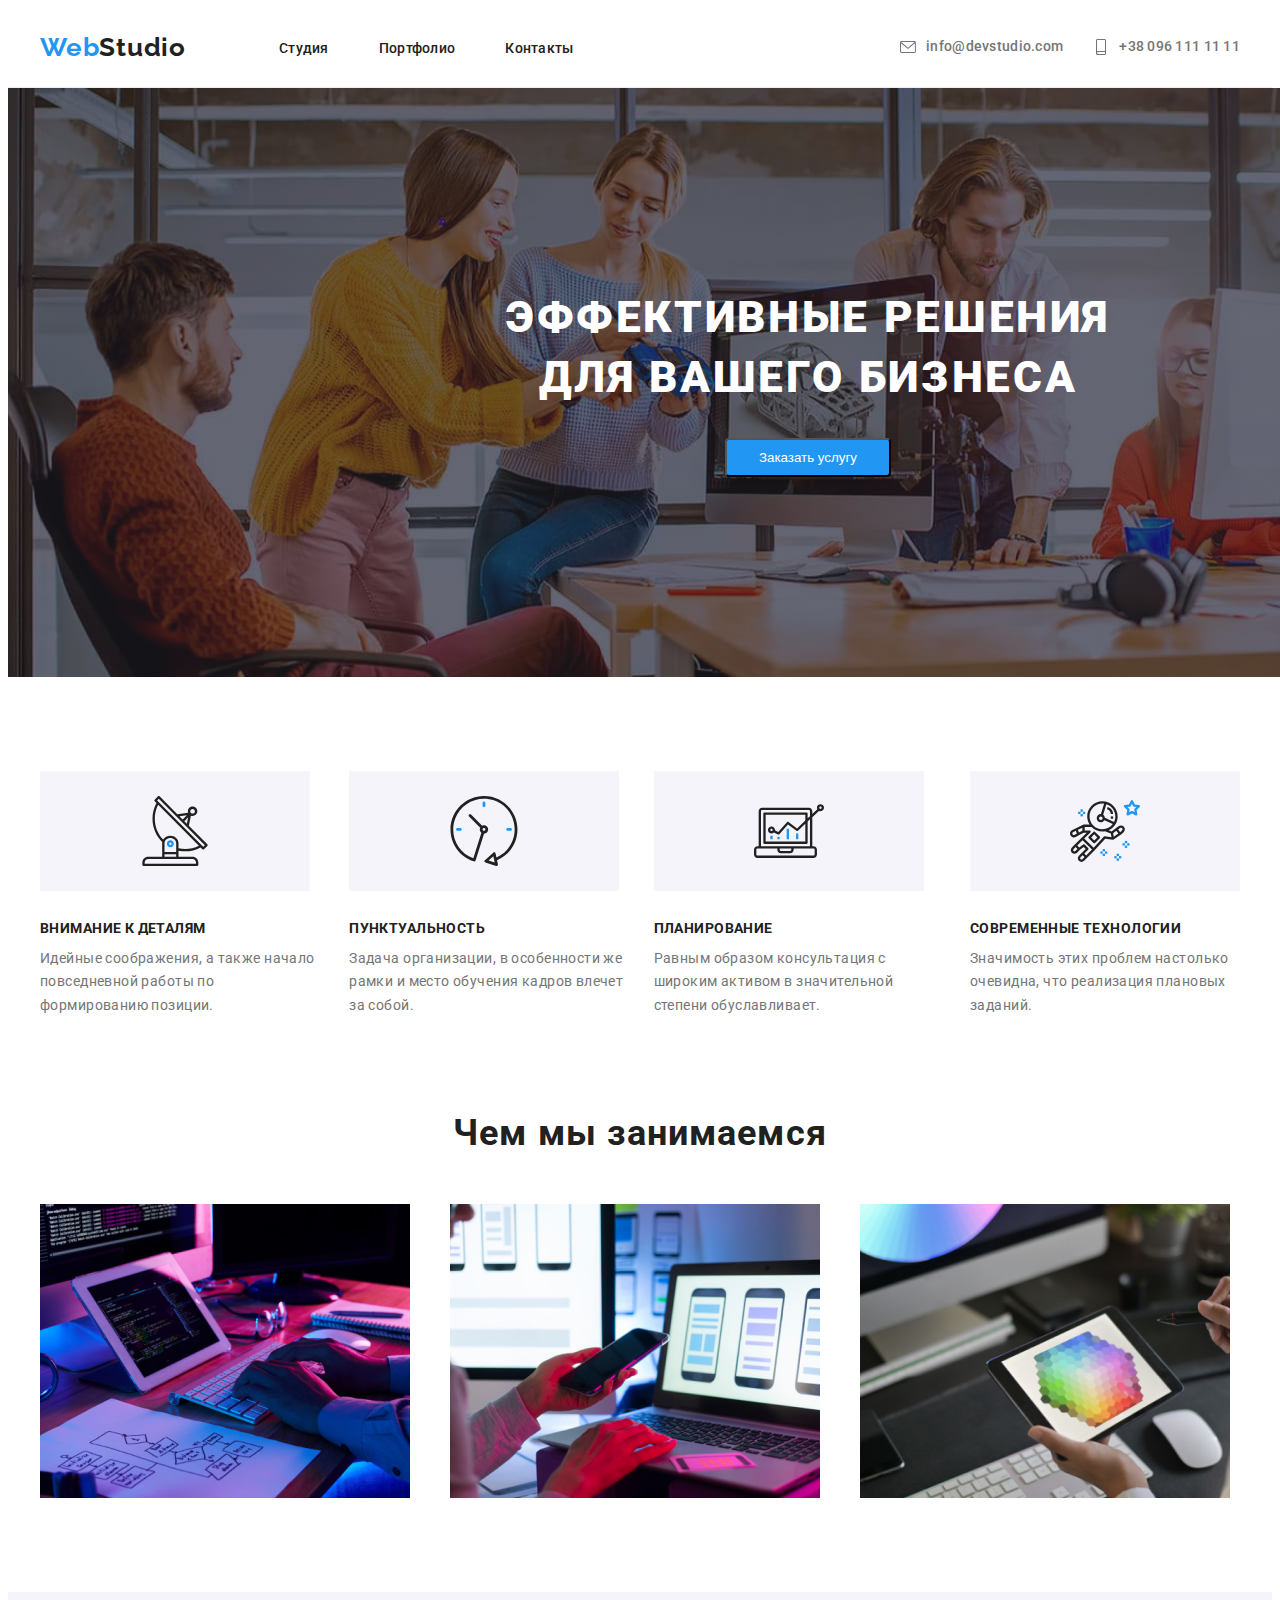
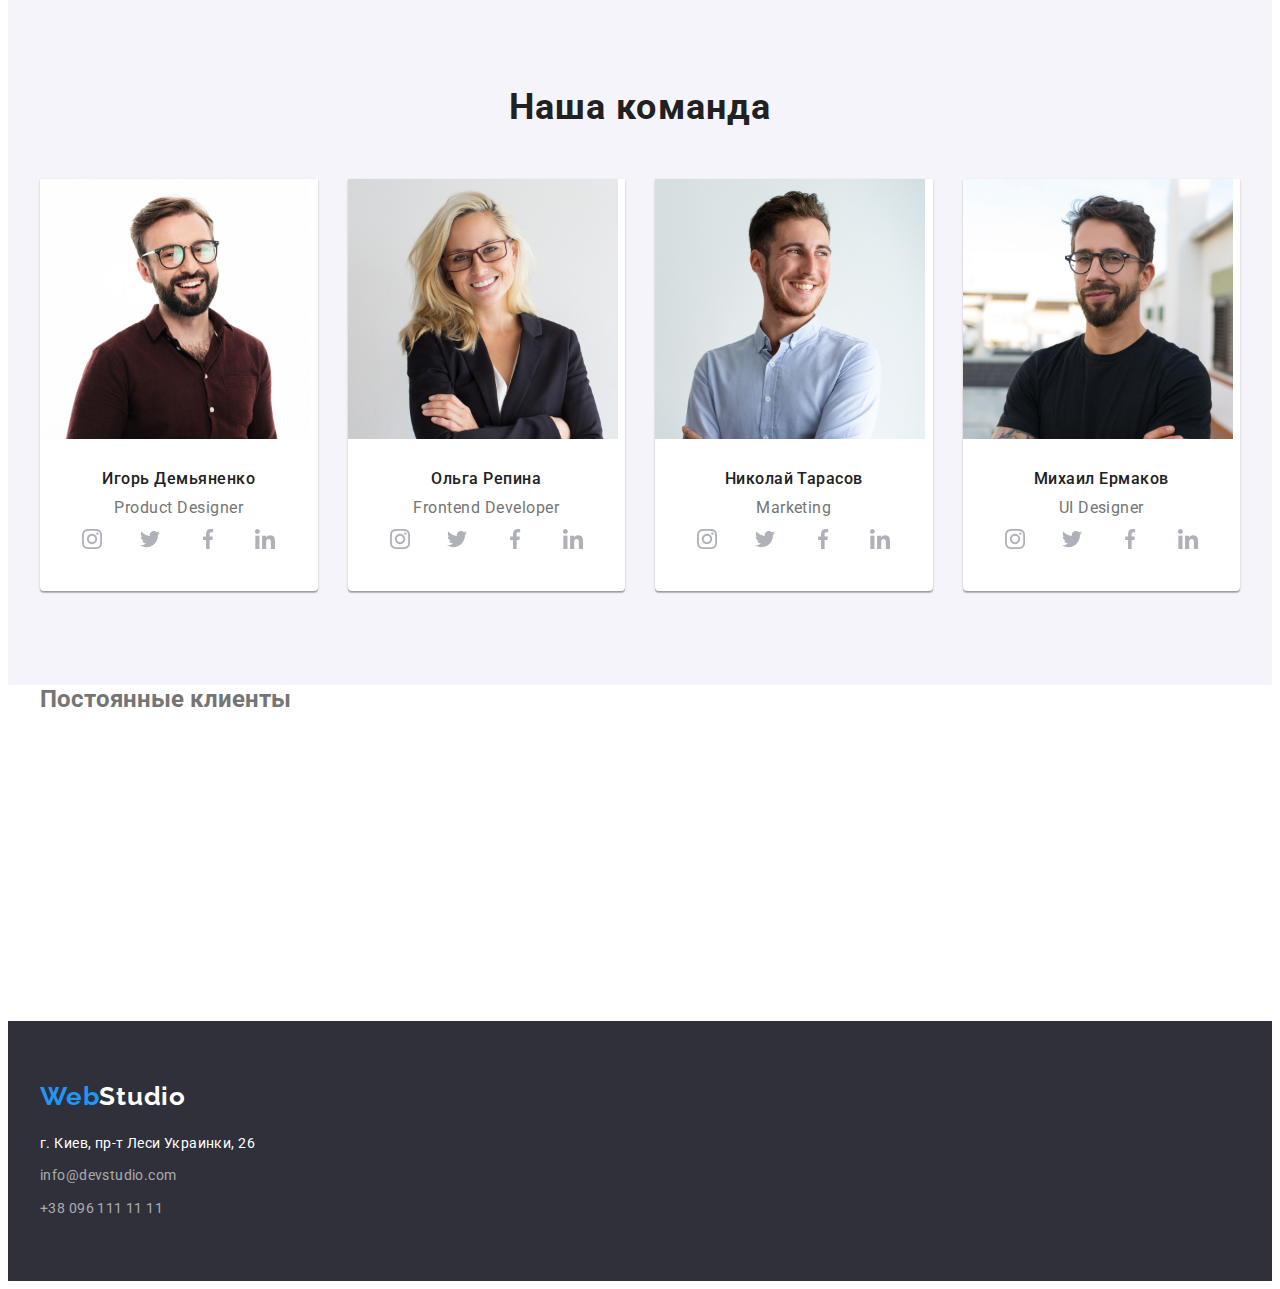
==== commit ad798908: "добавляет иконки команде" ====
--- a/index.html
+++ b/index.html
@@ -58,7 +58,7 @@
                     <h2 class="visually-hidden">Особенности компании</h2>
                     
                     <ul class="company-profile">
-                        <li class="list company-profile-list icon-antena">
+                        <li class="list company-profile-list">
                             <div class="company-icon-block">
                                 <svg class="icon-company">
                                     <use href="./images/svg/sprite.svg#icon-antenna"></use>
@@ -68,7 +68,7 @@
                             <p class="company-profile-text">Идейные соображения, а также начало повседневной работы по формированию позиции.
                             </p>
                         </li>
-                        <li class="list company-profile-list icon-clock">
+                        <li class="list company-profile-list">
                             <div class="company-icon-block">
                                 <svg class="icon-company">
                                     <use href="./images/svg/sprite.svg#icon-clock"></use>
@@ -78,7 +78,7 @@
                             <p class="company-profile-text">Задача организации, в особенности же рамки и место обучения кадров влечет за
                                 собой.</p>
                         </li>
-                        <li class="list company-profile-list icon-diagrama">
+                        <li class="list company-profile-list">
                             <div class="company-icon-block">
                                 <svg class="icon-company">
                                     <use href="./images/svg/sprite.svg#icon-diagram"></use>
@@ -88,7 +88,7 @@
                             <p class="company-profile-text">Равным образом консультация с широким активом в значительной степени
                                 обуславливает.</p>
                         </li>
-                        <li class="list company-profile-list icon-cosmonaut">
+                        <li class="list company-profile-list">
                             <div class="company-icon-block">
                                 <svg class="icon-company">
                                     <use href="./images/svg/sprite.svg#icon-astronaut"></use>
@@ -131,23 +131,151 @@
                     <ul class="team-list">
                         <li class="team-list-item list">
                             <img src="./images/Product-Designer.jpg" alt="Игорь Демьяненко" width="270" height="260">
-                            <h3 class="team-list-item-title">Игорь Демьяненко</h3>
-                            <p class="team-list-item-paragraf" lang="en">Product Designer</p>
+                            <div class="team-conect">
+                                <h3 class="team-list-item-title">Игорь Демьяненко</h3>
+                                <p class="team-list-item-paragraf" lang="en">Product Designer</p>
+                                <ul class="team-social-list list">
+                                    <li class="team-social-item">
+                                        <a href="" class="team-social-link">
+                                            <svg class="social-list-icon">
+                                                <use href="./images/svg/sprite.svg#icon-instagram"></use>
+                                            </svg>
+                                        </a>
+                                    </li>
+                                    <li class="team-social-item">
+                                        <a href="" class="team-social-link">
+                                            <svg class="social-list-icon">
+                                                <use href="./images/svg/sprite.svg#icon-twitter"></use>
+                                            </svg>
+                                        </a>
+                                    </li>
+                                    <li class="team-social-item">
+                                        <a href="" class="team-social-link">
+                                            <svg class="social-list-icon">
+                                                <use href="./images/svg/sprite.svg#icon-facebook"></use>
+                                            </svg>
+                                        </a>
+                                    </li>
+                                    <li class="team-social-item">
+                                        <a href="" class="team-social-link">
+                                            <svg class="social-list-icon">
+                                                <use href="./images/svg/sprite.svg#icon-linkedin"></use>
+                                            </svg>
+                                        </a>
+                                    </li>
+                                </ul>
+                            </div>
                         </li>
                         <li class="team-list-item list">
                             <img src="./images/Frontend-Developer.jpg" alt="Ольга Репина" width="270" height="260">
-                            <h3 class="team-list-item-title">Ольга Репина</h3>
-                            <p class="team-list-item-paragraf" lang="en">Frontend Developer</p>
+                            <div class="team-conect">
+                                <h3 class="team-list-item-title">Ольга Репина</h3>
+                                <p class="team-list-item-paragraf" lang="en">Frontend Developer</p>
+                                <ul class="team-social-list list">
+                                    <li class="team-social-item">
+                                        <a href="" class="team-social-link">
+                                            <svg class="social-list-icon">
+                                                <use href="./images/svg/sprite.svg#icon-instagram"></use>
+                                            </svg>
+                                        </a>
+                                    </li>
+                                    <li class="team-social-item">
+                                        <a href="" class="team-social-link">
+                                            <svg class="social-list-icon">
+                                                <use href="./images/svg/sprite.svg#icon-twitter"></use>
+                                            </svg>
+                                        </a>
+                                    </li>
+                                    <li class="team-social-item">
+                                        <a href="" class="team-social-link">
+                                            <svg class="social-list-icon">
+                                                <use href="./images/svg/sprite.svg#icon-facebook"></use>
+                                            </svg>
+                                        </a>
+                                    </li>
+                                    <li class="team-social-item">
+                                        <a href="" class="team-social-link">
+                                            <svg class="social-list-icon">
+                                                <use href="./images/svg/sprite.svg#icon-linkedin"></use>
+                                            </svg>
+                                        </a>
+                                    </li>
+                                </ul>
+                            </div>
                         </li>
                         <li class="team-list-item list">
                             <img src="./images/Marketing.jpg" alt="Николай Тарасов" width="270" height="260">
-                            <h3 class="team-list-item-title">Николай Тарасов</h3>
-                            <p class="team-list-item-paragraf" lang="en">Marketing</p>
+                            <div class="team-conect">
+                                <h3 class="team-list-item-title">Николай Тарасов</h3>
+                                <p class="team-list-item-paragraf" lang="en">Marketing</p>
+                                <ul class="team-social-list list">
+                                    <li class="team-social-item">
+                                        <a href="" class="team-social-link">
+                                            <svg class="social-list-icon">
+                                                <use href="./images/svg/sprite.svg#icon-instagram"></use>
+                                            </svg>
+                                        </a>
+                                    </li>
+                                    <li class="team-social-item">
+                                        <a href="" class="team-social-link">
+                                            <svg class="social-list-icon">
+                                                <use href="./images/svg/sprite.svg#icon-twitter"></use>
+                                            </svg>
+                                        </a>
+                                    </li>
+                                    <li class="team-social-item">
+                                        <a href="" class="team-social-link">
+                                            <svg class="social-list-icon">
+                                                <use href="./images/svg/sprite.svg#icon-facebook"></use>
+                                            </svg>
+                                        </a>
+                                    </li>
+                                    <li class="team-social-item">
+                                        <a href="" class="team-social-link">
+                                            <svg class="social-list-icon">
+                                                <use href="./images/svg/sprite.svg#icon-linkedin"></use>
+                                            </svg>
+                                        </a>
+                                    </li>
+                                </ul>
+                            </div>
                         </li>
                         <li class="team-list-item list">
                             <img src="./images/UI-Designer.jpg" alt="Михаил Ермаков" width="270" height="260">
-                            <h3 class="team-list-item-title">Михаил Ермаков</h3>
-                            <p class="team-list-item-paragraf" lang="en">UI Designer</p>
+                                <div class="team-conect">
+                                    <h3 class="team-list-item-title">Михаил Ермаков</h3>
+                                    <p class="team-list-item-paragraf" lang="en">UI Designer</p>
+                                    <ul class="team-social-list list">
+                                        <li class="team-social-item">
+                                            <a href="" class="team-social-link">
+                                                <svg class="social-list-icon">
+                                                    <use href="./images/svg/sprite.svg#icon-instagram"></use>
+                                                </svg>
+                                            </a>
+                                        </li>
+                                        <li class="team-social-item">
+                                            <a href="" class="team-social-link">
+                                                <svg class="social-list-icon">
+                                                    <use href="./images/svg/sprite.svg#icon-twitter"></use>
+                                                </svg>
+                                            </a>
+                                        </li>
+                                        <li class="team-social-item">
+                                            <a href="" class="team-social-link">
+                                                <svg class="social-list-icon">
+                                                    <use href="./images/svg/sprite.svg#icon-facebook"></use>
+                                                </svg>
+                                            </a>
+                                        </li>
+                                        <li class="team-social-item">
+                                            <a href="" class="team-social-link">
+                                                <svg class="social-list-icon">
+                                                    <use href="./images/svg/sprite.svg#icon-linkedin"></use>
+                                                </svg>
+                                            </a>
+                                        </li>
+                                    </ul>
+                                </div>
                         </li>
                     </ul>
                 </div>
--- a/css/style.css
+++ b/css/style.css
@@ -75,6 +75,12 @@
   clip: rect(0 0 0 0);
   overflow: hidden;
 }
+
+.social-list-icon {
+  width: 20px;
+  height: 20px;
+  fill: #afb1b8;
+}
 /* =========== End Основные стили =========== */
 
 /* =========== Шапка Сайта =========== */
@@ -241,34 +247,9 @@
 }
 
 .icon-company {
-  display: flex;
-  justify-content: center;
-  align-items: center;
   width: 70px;
   height: 70px;
 }
-/* .company-profile-list::before {
-  content: '';
-  display: block;
-  background-color: #f5f4fa;
-  height: 120px;
-  margin-bottom: 30px;
-  background-repeat: no-repeat;
-  background-position: center;
-  border-radius: 4px;
-} */
-/* .icon-antena::before {
-  background-image: url(../images/svg/antenna.svg);
-}
-.icon-clock::before {
-  background-image: url(../images/svg/clock.svg);
-}
-.icon-diagrama::before {
-  background-image: url(../images/svg/diagram.svg);
-}
-.icon-cosmonaut::before {
-  background-image: url(../images/svg/astronaut.svg);
-} */
 
 .company-profile-title {
   font-style: normal;
@@ -340,15 +321,16 @@
   flex-basis: calc((100% - 120px) / 4);
   margin-left: 30px;
   margin-top: 30px;
-  padding-bottom: 30px;
   background: #ffffff;
   box-shadow: 0px 1px 3px rgba(0, 0, 0, 0.12), 0px 1px 1px rgba(0, 0, 0, 0.14),
     0px 2px 1px rgba(0, 0, 0, 0.2);
   border-radius: 0px 0px 4px 4px;
 }
+.team-conect {
+  padding: 30px;
+}
 
 .team-list-item-title {
-  margin-top: 30px;
   font-style: normal;
   font-weight: 500;
   font-size: 16px;
@@ -365,6 +347,28 @@
   line-height: 19px;
   text-align: center;
   letter-spacing: 0.03em;
+}
+.team-social-list {
+  display: flex;
+  justify-content: space-between;
+}
+
+.team-social-link {
+  display: flex;
+  justify-content: center;
+  align-items: center;
+  border-radius: 50%;
+  height: 44px;
+  width: 44px;
+  background-color: #ffffff;
+}
+.team-social-link:hover,
+.team-social-link:focus {
+  background-color: var(--akcent-color);
+}
+.team-social-link:hover .social-list-icon,
+.team-social-link:focus .social-list-icon {
+  fill: #ffffff;
 }
 /* ===========  End Секция команда =========== */
 /* ===========  Секция футер =========== */
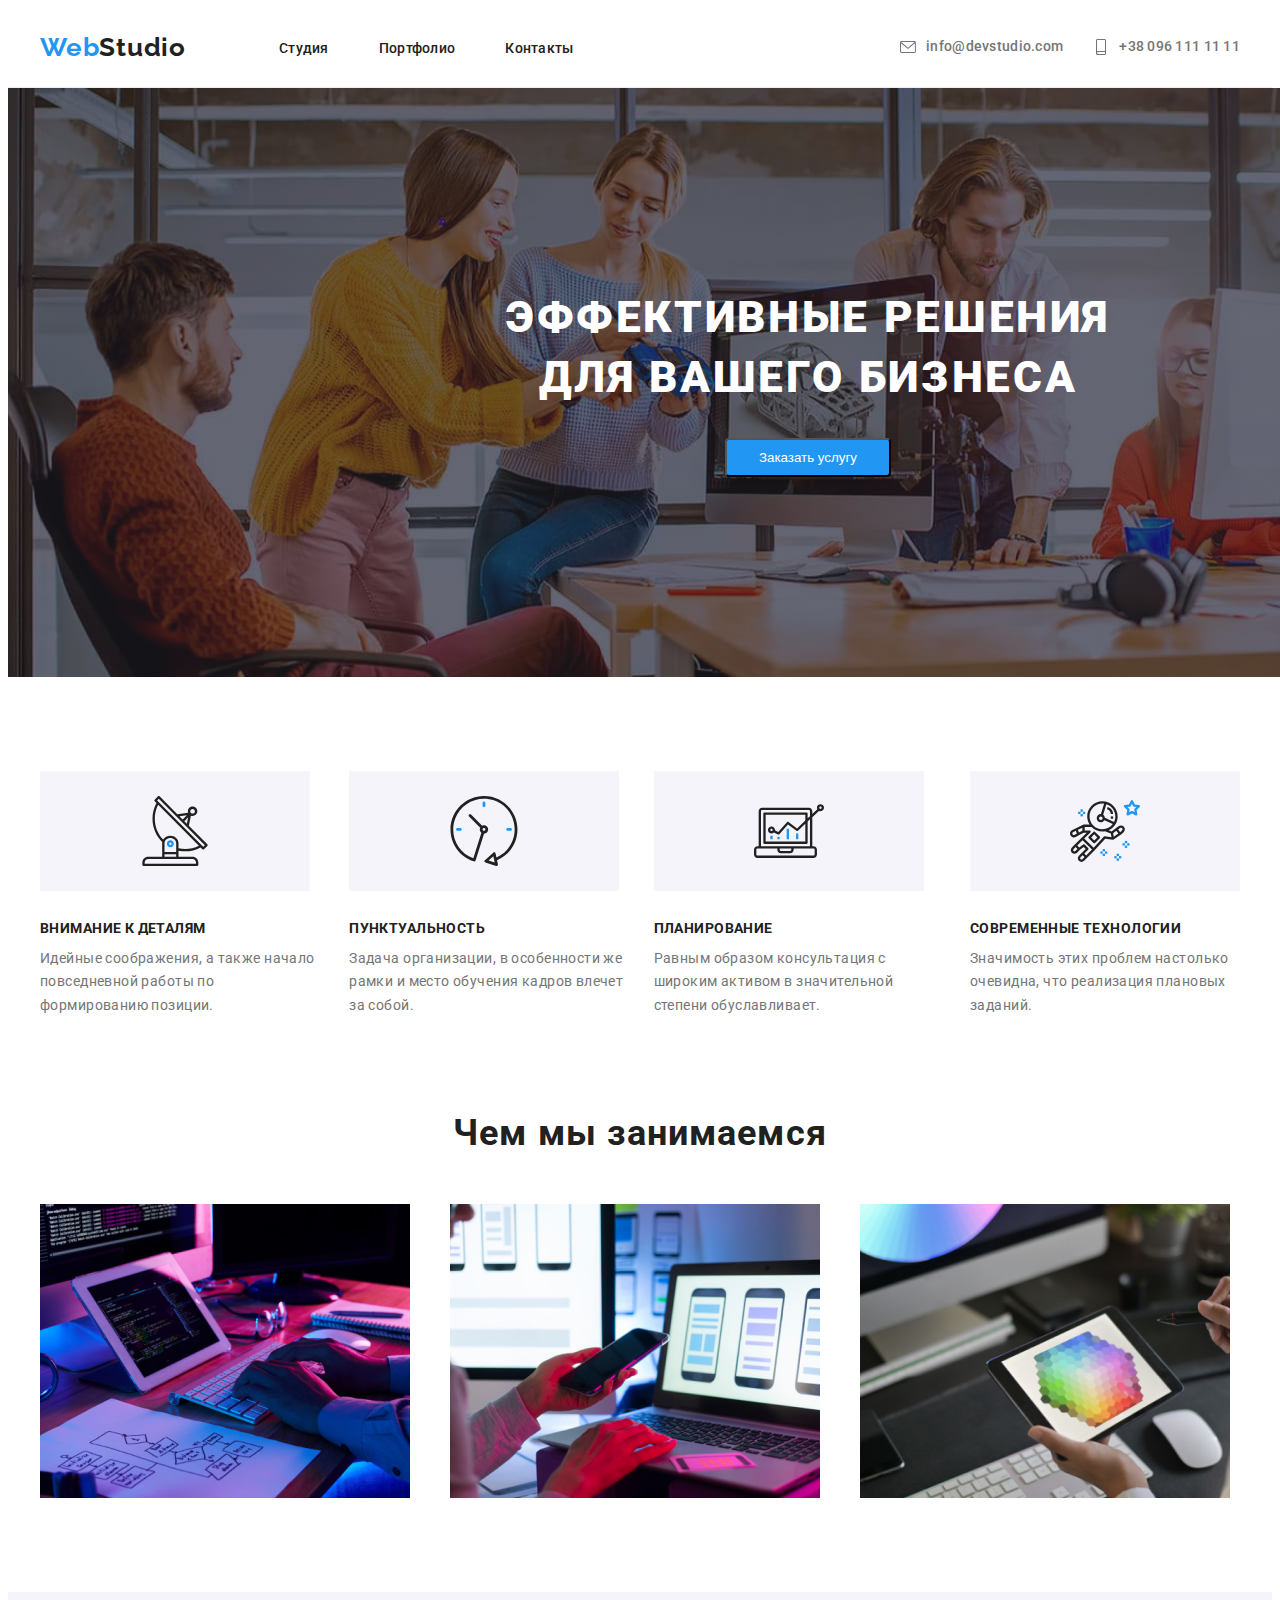
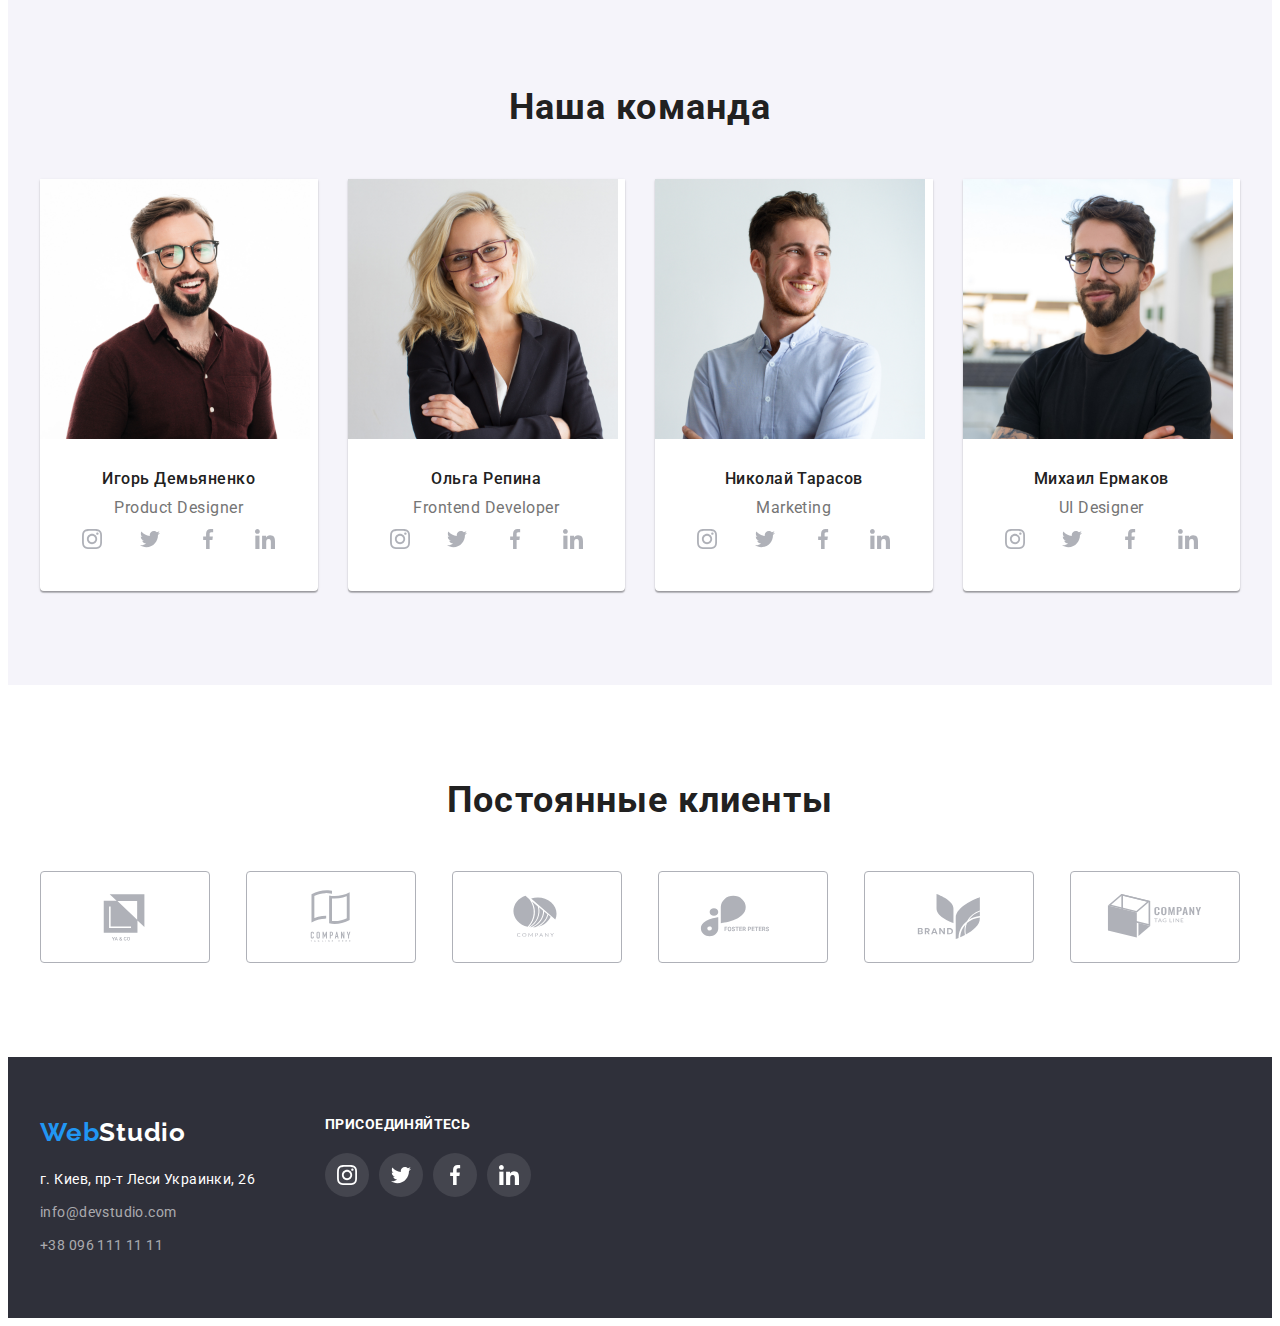
==== commit a8683d35: "добавляет иконки в футер" ====
--- a/index.html
+++ b/index.html
@@ -283,31 +283,123 @@
             </section>
             <section class="our-clients">
                 <div class="container">
-                    <h2>Постоянные клиенты</h2>
-                    <ul>
-                        <svg></svg>
-                        <svg></svg>
-                        <svg></svg>
-                        <svg></svg>
-                        <svg></svg>
-                        <svg></svg>
+                    <h2 class="client-title">Постоянные клиенты</h2>
+                    <ul class="client-icon-list list">
+                        <li class="client-icon-items">
+                            <svg class="client-icon">
+                                <use href="./images/svg/sprite.svg#icon-yaco"></use>
+                            </svg>
+                        </li>
+                        <li class="client-icon-items">
+                            <svg class="client-icon">
+                                <use href="./images/svg/sprite.svg#icon-group"></use>
+                            </svg>
+                        </li>
+                        <li class="client-icon-items">
+                            <svg class="client-icon">
+                                <use href="./images/svg/sprite.svg#icon-object"></use>
+                            </svg>
+                        </li>
+                        <li class="client-icon-items">
+                            <svg class="client-icon">
+                                <use href="./images/svg/sprite.svg#icon-foster-peters"></use>
+                            </svg>
+                        </li>
+                        <li class="client-icon-items">
+                            <svg class="client-icon">
+                                <use href="./images/svg/sprite.svg#icon-drand"></use>
+                            </svg>
+                        </li>
+                        <li class="client-icon-items">
+                            <svg class="client-icon">
+                                <use href="./images/svg/sprite.svg#icon-company-tag-line"></use>
+                            </svg>
+                        </li>
                     </ul>
                 </div>
             </section>
         </main>
         <footer class="footer">
             <div class="footer-container container">
-                <a class="footer-logo link" href="./index.html"><span class="logo-akcent">Web</span>Studio</a>
-                <address class="footer-address">г. Киев, пр-т Леси Украинки, 26</address>
-                <ul class="footer-links">
-                    <li class="footer-list list">
-                        <a class="footer-link link" href="mailto:info@devstudio.com">info@devstudio.com</a>
-                    </li>
-                    <li class="footer-list list">
-                        <a class="footer-link link" href="tel:+380961111111">+38 096 111 11 11</a>
+                <div>
+                    <a class="footer-logo link" href="./index.html"><span class="logo-akcent">Web</span>Studio</a>
+                    <address class="footer-address">г. Киев, пр-т Леси Украинки, 26</address>
+                    <ul class="footer-links">
+                        <li class="footer-list list">
+                            <a class="footer-link link" href="mailto:info@devstudio.com">info@devstudio.com</a>
+                        </li>
+                        <li class="footer-list list">
+                            <a class="footer-link link" href="tel:+380961111111">+38 096 111 11 11</a>
+                        </li>
+                    </ul>
+                </div>
+                <div class="footer-contacts">
+                    <h2 class="footer-contacts-title">присоединяйтесь</h2>
+                    <ul class="footer-social-list list">
+                        <li class="footer-social-item">
+                            <a href="" class="footer-social-link">
+                                <svg class="footer-social-list-icon">
+                                    <use href="./images/svg/sprite.svg#icon-instagram"></use>
+                                </svg>
+                            </a>
+                        </li>
+                        <li class="footer-social-item">
+                            <a href="" class="footer-social-link">
+                                <svg class="footer-social-list-icon">
+                                    <use href="./images/svg/sprite.svg#icon-twitter"></use>
+                                </svg>
+                            </a>
+                        </li>
+                        <li class="footer-social-item">
+                            <a href="" class="footer-social-link">
+                                <svg class="footer-social-list-icon">
+                                    <use href="./images/svg/sprite.svg#icon-facebook"></use>
+                                </svg>
+                            </a>
+                        </li>
+                        <li class="footer-social-item">
+                            <a href="" class="footer-social-link">
+                                <svg class="footer-social-list-icon">
+                                    <use href="./images/svg/sprite.svg#icon-linkedin"></use>
+                                </svg>
+                            </a>
+                        </li>
+                    </ul>
+                </div>
+            </div>
+            <!-- <div class="footer-contacts">
+                <h2>присоединяйтесь</h2>
+                <ul class="footer-social-list list">
+                    <li class="footer-social-item">
+                        <a href="" class="footer-social-link">
+                            <svg class="social-list-icon">
+                                <use href="./images/svg/sprite.svg#icon-instagram"></use>
+                            </svg>
+                        </a>
+                    </li>
+                    <li class="footer-social-item">
+                        <a href="" class="footer-social-link">
+                            <svg class="social-list-icon">
+                                <use href="./images/svg/sprite.svg#icon-twitter"></use>
+                            </svg>
+                        </a>
+                    </li>
+                    <li class="footer-social-item">
+                        <a href="" class="footer-social-link">
+                            <svg class="social-list-icon">
+                                <use href="./images/svg/sprite.svg#icon-facebook"></use>
+                            </svg>
+                        </a>
+                    </li>
+                    <li class="footer-social-item">
+                        <a href="" class="footer-social-link">
+                            <svg class="social-list-icon">
+                                <use href="./images/svg/sprite.svg#icon-linkedin"></use>
+                            </svg>
+                        </a>
                     </li>
                 </ul>
-            </div>
+            </div> -->
             
         </footer>
     </body>
--- a/css/style.css
+++ b/css/style.css
@@ -344,7 +344,7 @@
   font-style: normal;
   font-weight: normal;
   font-size: 16px;
-  line-height: 19px;
+  line-height: 1.19;
   text-align: center;
   letter-spacing: 0.03em;
 }
@@ -371,12 +371,59 @@
   fill: #ffffff;
 }
 /* ===========  End Секция команда =========== */
+/* ============ Секция Клиенты======== */
+.client-title {
+  padding: 0 auto;
+  margin-bottom: 50px;
+  font-size: 36px;
+  line-height: 1.17;
+  text-align: center;
+  letter-spacing: 0.03em;
+  color: var(--title-color);
+}
+.our-clients {
+  padding: 94px 0;
+}
+.client-icon-list {
+  display: flex;
+  justify-content: space-between;
+}
+.client-icon-items {
+  display: flex;
+  justify-content: center;
+  align-items: center;
+  width: 170px;
+  height: 92px;
+  border: 1px solid #afb1b8;
+  box-sizing: border-box;
+  border-radius: 4px;
+}
+.client-icon {
+  width: 106px;
+  height: 60px;
+  fill: #afb1b8;
+}
+.client-icon-items:hover,
+.client-icon-items:focus {
+  border: 1px solid var(--akcent-color);
+}
+.client-icon-items:hover .client-icon,
+.client-icon-items:focus .client-icon {
+  fill: var(--akcent-color);
+}
+
+/* ============End секция Клиенты========== */
+
 /* ===========  Секция футер =========== */
 .footer {
+  display: flex;
   background: #2f303a;
   padding-top: 60px;
   padding-bottom: 60px;
 }
+.footer-container {
+  display: flex;
+}
 .footer-logo {
   font-family: var(--font-raleway);
   font-style: normal;
@@ -395,6 +442,18 @@
   letter-spacing: 0.03em;
   color: var(--background-color);
 }
+.footer-contacts-title {
+  margin-bottom: 20px;
+  font-size: 14px;
+  line-height: 1.14;
+  letter-spacing: 0.03em;
+  text-transform: uppercase;
+  color: #ffffff;
+}
+
+.footer-contacts {
+  margin-left: 70px;
+}
 .footer-links {
   display: block;
 }
@@ -413,6 +472,28 @@
 .footer-link:focus {
   color: var(--akcent-color);
 }
+
+.footer-social-list {
+  display: flex;
+}
+.footer-social-link {
+  display: flex;
+  justify-content: center;
+  align-items: center;
+  border-radius: 50%;
+  height: 44px;
+  width: 44px;
+  background: rgba(255, 255, 255, 0.1);
+}
+.footer-social-item:not(:first-child) {
+  margin-left: 10px;
+}
+.footer-social-link .footer-social-list-icon {
+  width: 20px;
+  height: 20px;
+  fill: #ffffff;
+}
+
 /* ===========  End Секция футер =========== */
 /* ================== ПОРТФОЛИО =================== */
 /* ================== Навигация =================== */
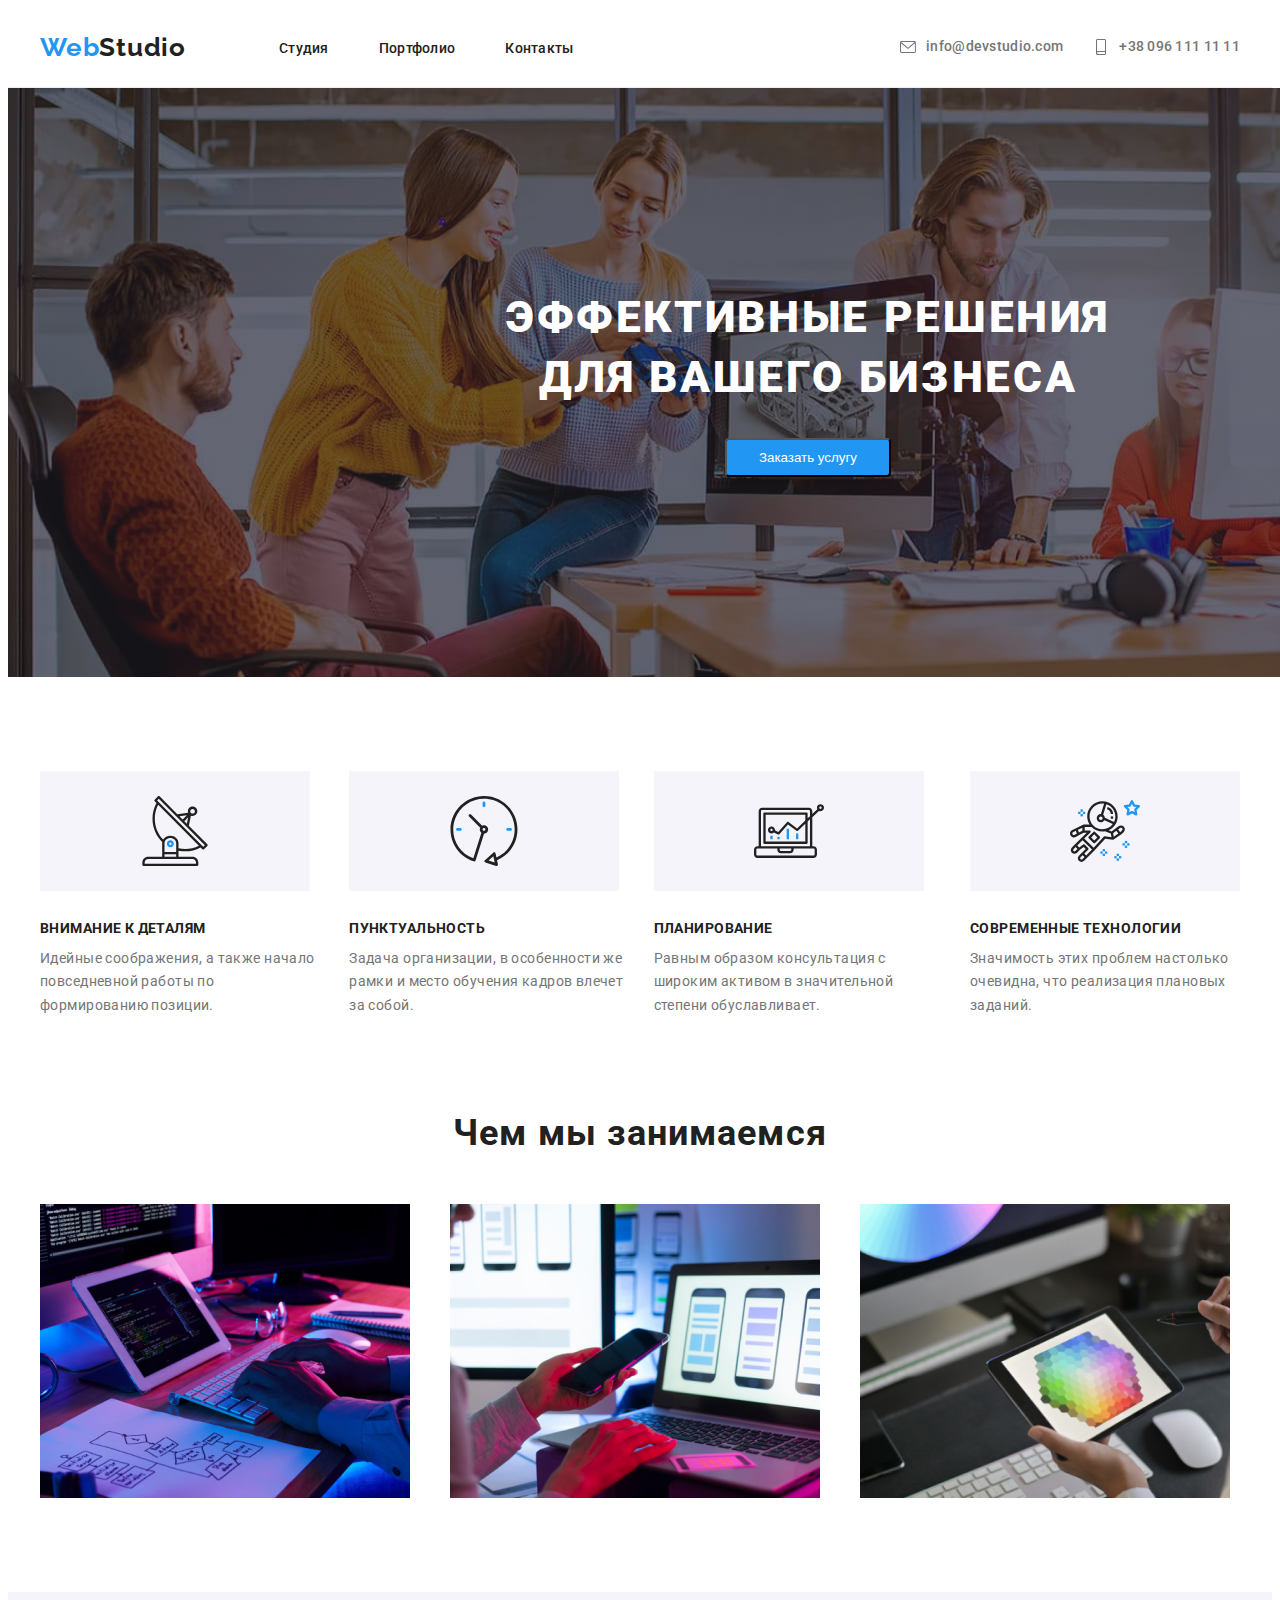
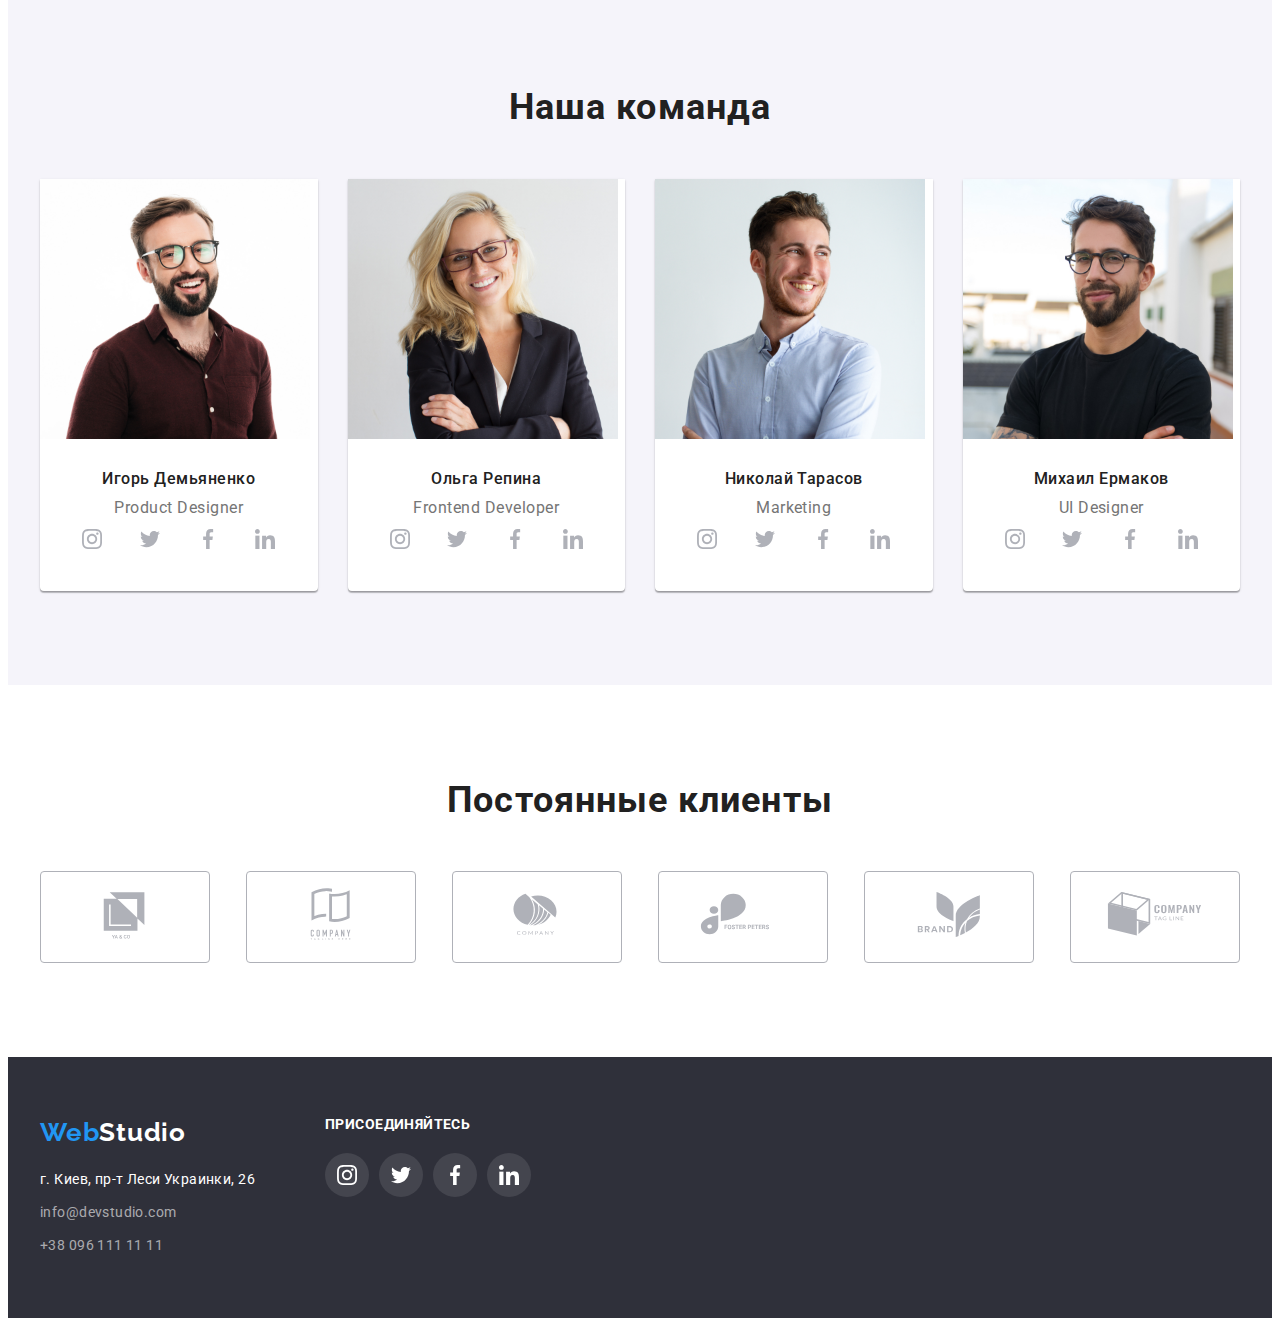
==== commit e98a315e: "добавляет иконки в портфолио" ====
--- a/index.html
+++ b/index.html
@@ -20,9 +20,15 @@
                 <nav class="main-header-navigation">
                     <a href="./index.html" class="logo link list"><span class="logo-akcent">Web</span>Studio</a>
                     <ul class="main-header-list">
-                        <li class="main-conteiner-list list"><a class="main-header-items link" href="./index.html">Студия</a></li>
-                        <li class="main-conteiner-list list"><a class="main-header-items link" href="./portfolio.html">Портфолио</a></li>
-                        <li class="main-conteiner-list list"><a class="main-header-items link" href="">Контакты</a></li>
+                        <li class="main-conteiner-list list">
+                            <a class="main-header-items link" href="./index.html">Студия</a>
+                        </li>
+                        <li class="main-conteiner-list list">
+                            <a class="main-header-items link" href="./portfolio.html">Портфолио</a>
+                        </li>
+                        <li class="main-conteiner-list list">
+                            <a class="main-header-items link" href="">Контакты</a>
+                        </li>
                     </ul>
                 </nav>
                 <ul class="main-header-contacts">
@@ -31,15 +37,16 @@
                             <svg class=main-heder-icon>
                                 <use href="./images/svg/sprite.svg#icon-mail"></use>
                             </svg>
-                            info@devstudio.com</a>
+                            info@devstudio.com
+                        </a>
                     </li>
                     <li class="main-conteiner-contacts list">
                         <a class="main-header-contacts-item link" href="tel:+380961111111">
                             <svg class="main-heder-icon">
                                 <use href="./images/svg/sprite.svg#icon-smartphone"></use>
                             </svg>
-                            </icon>
-                            +38 096 111 11 11</a>
+                            +38 096 111 11 11
+                        </a>
                     </li>
                 </ul>
             </div>
@@ -281,39 +288,52 @@
                 </div>
                 
             </section>
+            <!-- Блок клиенты -->
             <section class="our-clients">
                 <div class="container">
                     <h2 class="client-title">Постоянные клиенты</h2>
                     <ul class="client-icon-list list">
                         <li class="client-icon-items">
-                            <svg class="client-icon">
-                                <use href="./images/svg/sprite.svg#icon-yaco"></use>
-                            </svg>
-                        </li>
-                        <li class="client-icon-items">
-                            <svg class="client-icon">
-                                <use href="./images/svg/sprite.svg#icon-group"></use>
-                            </svg>
-                        </li>
-                        <li class="client-icon-items">
-                            <svg class="client-icon">
-                                <use href="./images/svg/sprite.svg#icon-object"></use>
-                            </svg>
-                        </li>
-                        <li class="client-icon-items">
-                            <svg class="client-icon">
-                                <use href="./images/svg/sprite.svg#icon-foster-peters"></use>
-                            </svg>
-                        </li>
-                        <li class="client-icon-items">
-                            <svg class="client-icon">
-                                <use href="./images/svg/sprite.svg#icon-drand"></use>
-                            </svg>
-                        </li>
-                        <li class="client-icon-items">
-                            <svg class="client-icon">
-                                <use href="./images/svg/sprite.svg#icon-company-tag-line"></use>
-                            </svg>
+                            <a href="">
+                                <svg class="client-icon">
+                                    <use href="./images/svg/sprite.svg#icon-yaco"></use>
+                                </svg>
+                            </a>
+                        </li>
+                        <li class="client-icon-items">
+                            <a href="">
+                                <svg class="client-icon">
+                                    <use href="./images/svg/sprite.svg#icon-group"></use>
+                                </svg>
+                            </a>
+                        </li>
+                        <li class="client-icon-items">
+                            <a href="">
+                                <svg class="client-icon">
+                                    <use href="./images/svg/sprite.svg#icon-object"></use>
+                                </svg>
+                            </a>
+                        </li>
+                        <li class="client-icon-items">
+                            <a href="">
+                                <svg class="client-icon">
+                                    <use href="./images/svg/sprite.svg#icon-foster-peters"></use>
+                                </svg>
+                            </a>
+                        </li>
+                        <li class="client-icon-items">
+                            <a href="">
+                                <svg class="client-icon">
+                                    <use href="./images/svg/sprite.svg#icon-drand"></use>
+                                </svg>
+                            </a>
+                        </li>
+                        <li class="client-icon-items">
+                            <a href="">
+                                <svg class="client-icon">
+                                    <use href="./images/svg/sprite.svg#icon-company-tag-line"></use>
+                                </svg>
+                            </a>
                         </li>
                     </ul>
                 </div>
@@ -367,40 +387,6 @@
                     </ul>
                 </div>
             </div>
-            <!-- <div class="footer-contacts">
-                <h2>присоединяйтесь</h2>
-                <ul class="footer-social-list list">
-                    <li class="footer-social-item">
-                        <a href="" class="footer-social-link">
-                            <svg class="social-list-icon">
-                                <use href="./images/svg/sprite.svg#icon-instagram"></use>
-                            </svg>
-                        </a>
-                    </li>
-                    <li class="footer-social-item">
-                        <a href="" class="footer-social-link">
-                            <svg class="social-list-icon">
-                                <use href="./images/svg/sprite.svg#icon-twitter"></use>
-                            </svg>
-                        </a>
-                    </li>
-                    <li class="footer-social-item">
-                        <a href="" class="footer-social-link">
-                            <svg class="social-list-icon">
-                                <use href="./images/svg/sprite.svg#icon-facebook"></use>
-                            </svg>
-                        </a>
-                    </li>
-                    <li class="footer-social-item">
-                        <a href="" class="footer-social-link">
-                            <svg class="social-list-icon">
-                                <use href="./images/svg/sprite.svg#icon-linkedin"></use>
-                            </svg>
-                        </a>
-                    </li>
-                </ul>
-            </div> -->
-            
         </footer>
     </body>
 </html>--- a/css/style.css
+++ b/css/style.css
@@ -397,6 +397,7 @@
   border: 1px solid #afb1b8;
   box-sizing: border-box;
   border-radius: 4px;
+  cursor: pointer;
 }
 .client-icon {
   width: 106px;
@@ -492,6 +493,10 @@
   width: 20px;
   height: 20px;
   fill: #ffffff;
+}
+.footer-social-link:focus,
+.footer-social-link:hover {
+  background-color: var(--akcent-color);
 }
 
 /* ===========  End Секция футер =========== */
@@ -529,6 +534,8 @@
   color: var(--background-color);
   background: var(--akcent-color);
   cursor: pointer;
+  box-shadow: 0px 3px 1px rgba(0, 0, 0, 0.1), 0px 1px 2px rgba(0, 0, 0, 0.08),
+    0px 2px 2px rgba(0, 0, 0, 0.12);
 }
 /* ================== End Навигация =================== */
 /* ================== Проэкты =================== */
@@ -543,6 +550,12 @@
   margin-top: 30px;
   margin-left: 30px;
 }
+.projects-list-item:hover,
+.projects-list-item:focus {
+  box-shadow: 0px 1px 1px rgba(0, 0, 0, 0.12), 0px 4px 4px rgba(0, 0, 0, 0.06),
+    1px 4px 6px rgba(0, 0, 0, 0.16);
+}
+
 .project-list-content {
   padding: 20px 24px;
   background: #ffffff;
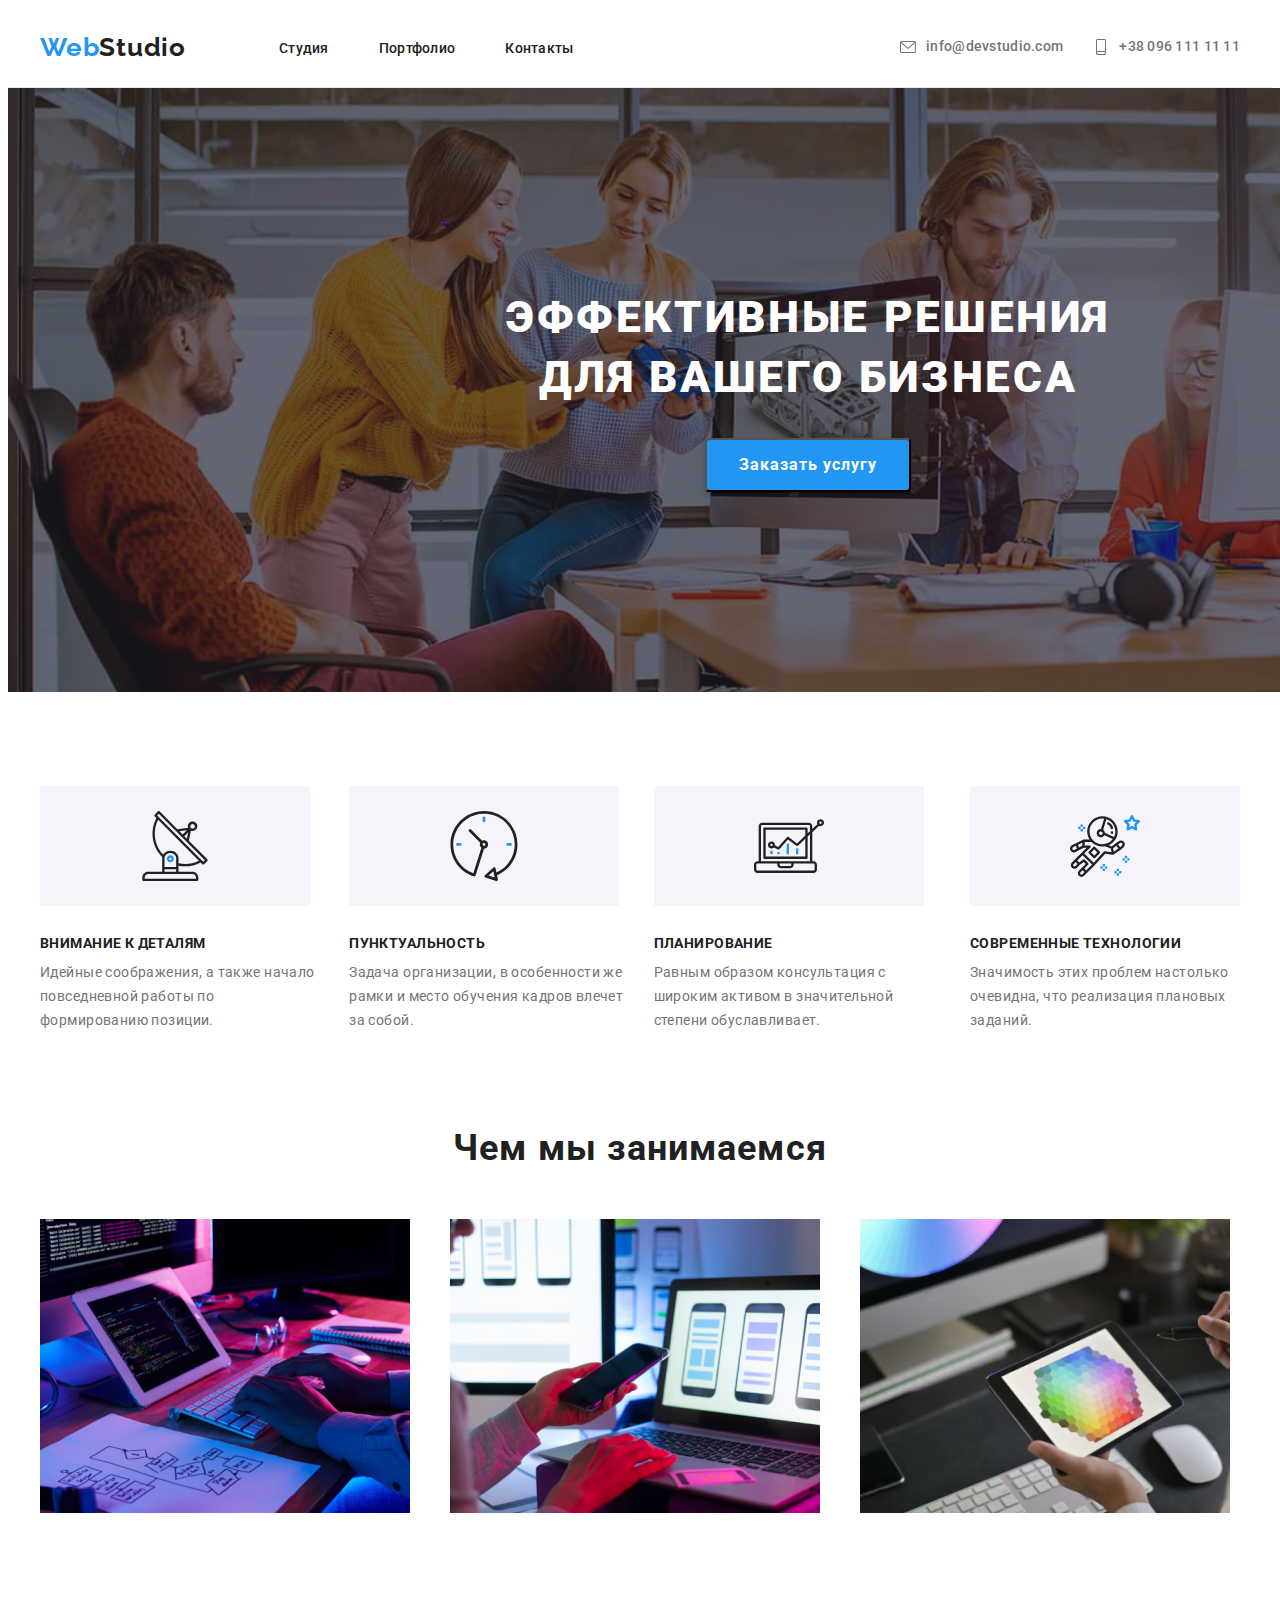
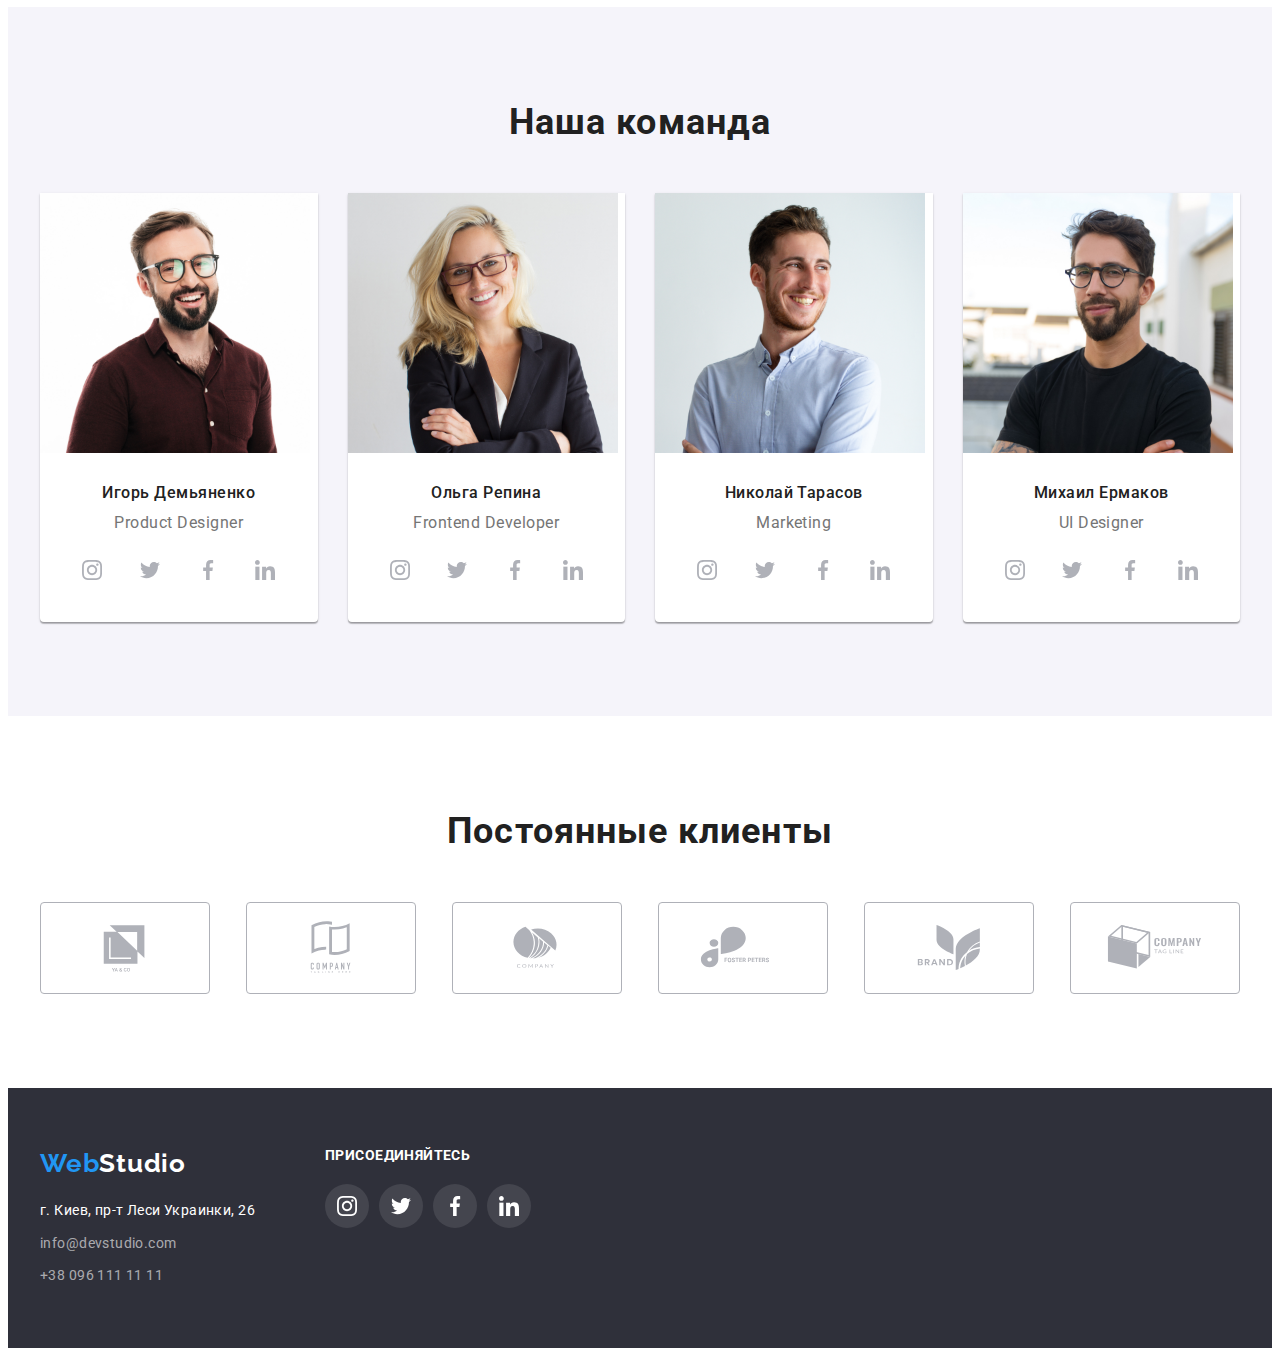
==== commit b607ac32: "вносит правки от ментора" ====
--- a/index.html
+++ b/index.html
@@ -292,44 +292,44 @@
             <section class="our-clients">
                 <div class="container">
                     <h2 class="client-title">Постоянные клиенты</h2>
-                    <ul class="client-icon-list list">
-                        <li class="client-icon-items">
-                            <a href="">
+                    <ul class="client-icon-list">
+                        <li class="client-icon-items list">
+                            <a class="client-icon-link link" href="">
                                 <svg class="client-icon">
                                     <use href="./images/svg/sprite.svg#icon-yaco"></use>
                                 </svg>
                             </a>
                         </li>
-                        <li class="client-icon-items">
-                            <a href="">
+                        <li class="client-icon-items list">
+                            <a class="client-icon-link link" href="">
                                 <svg class="client-icon">
                                     <use href="./images/svg/sprite.svg#icon-group"></use>
                                 </svg>
                             </a>
                         </li>
-                        <li class="client-icon-items">
-                            <a href="">
+                        <li class="client-icon-items list">
+                            <a class="client-icon-link link" href="">
                                 <svg class="client-icon">
                                     <use href="./images/svg/sprite.svg#icon-object"></use>
                                 </svg>
                             </a>
                         </li>
-                        <li class="client-icon-items">
-                            <a href="">
+                        <li class="client-icon-items list">
+                            <a class="client-icon-link link" href="">
                                 <svg class="client-icon">
                                     <use href="./images/svg/sprite.svg#icon-foster-peters"></use>
                                 </svg>
                             </a>
                         </li>
-                        <li class="client-icon-items">
-                            <a href="">
+                        <li class="client-icon-items list">
+                            <a class="client-icon-link link" href="">
                                 <svg class="client-icon">
                                     <use href="./images/svg/sprite.svg#icon-drand"></use>
                                 </svg>
                             </a>
                         </li>
-                        <li class="client-icon-items">
-                            <a href="">
+                        <li class="client-icon-items list">
+                            <a class="client-icon-link link" href="">
                                 <svg class="client-icon">
                                     <use href="./images/svg/sprite.svg#icon-company-tag-line"></use>
                                 </svg>
--- a/css/style.css
+++ b/css/style.css
@@ -214,6 +214,15 @@
   box-shadow: 0px 4px 4px rgba(0, 0, 0, 0.15);
   border-radius: 4px;
   padding: 10px 32px;
+  font-family: var(--font-roboto);
+  font-style: normal;
+  font-weight: bold;
+  font-size: 16px;
+  line-height: 1.87;
+  display: flex;
+  align-items: center;
+  text-align: center;
+  letter-spacing: 0.06em;
 }
 
 .hero-button:hover,
@@ -351,6 +360,7 @@
 .team-social-list {
   display: flex;
   justify-content: space-between;
+  margin-top: 16px;
 }
 
 .team-social-link {
@@ -389,27 +399,32 @@
   justify-content: space-between;
 }
 .client-icon-items {
-  display: flex;
-  justify-content: center;
-  align-items: center;
   width: 170px;
   height: 92px;
+}
+.client-icon-link {
+  display: flex;
+  justify-content: center;
+  align-items: center;
+  width: 100%;
+  height: 100%;
   border: 1px solid #afb1b8;
   box-sizing: border-box;
   border-radius: 4px;
   cursor: pointer;
 }
+
 .client-icon {
   width: 106px;
   height: 60px;
   fill: #afb1b8;
 }
-.client-icon-items:hover,
-.client-icon-items:focus {
+.client-icon-link:hover,
+.client-icon-link:focus {
   border: 1px solid var(--akcent-color);
 }
-.client-icon-items:hover .client-icon,
-.client-icon-items:focus .client-icon {
+.client-icon-link:hover .client-icon,
+.client-icon-link:focus .client-icon {
   fill: var(--akcent-color);
 }
 
